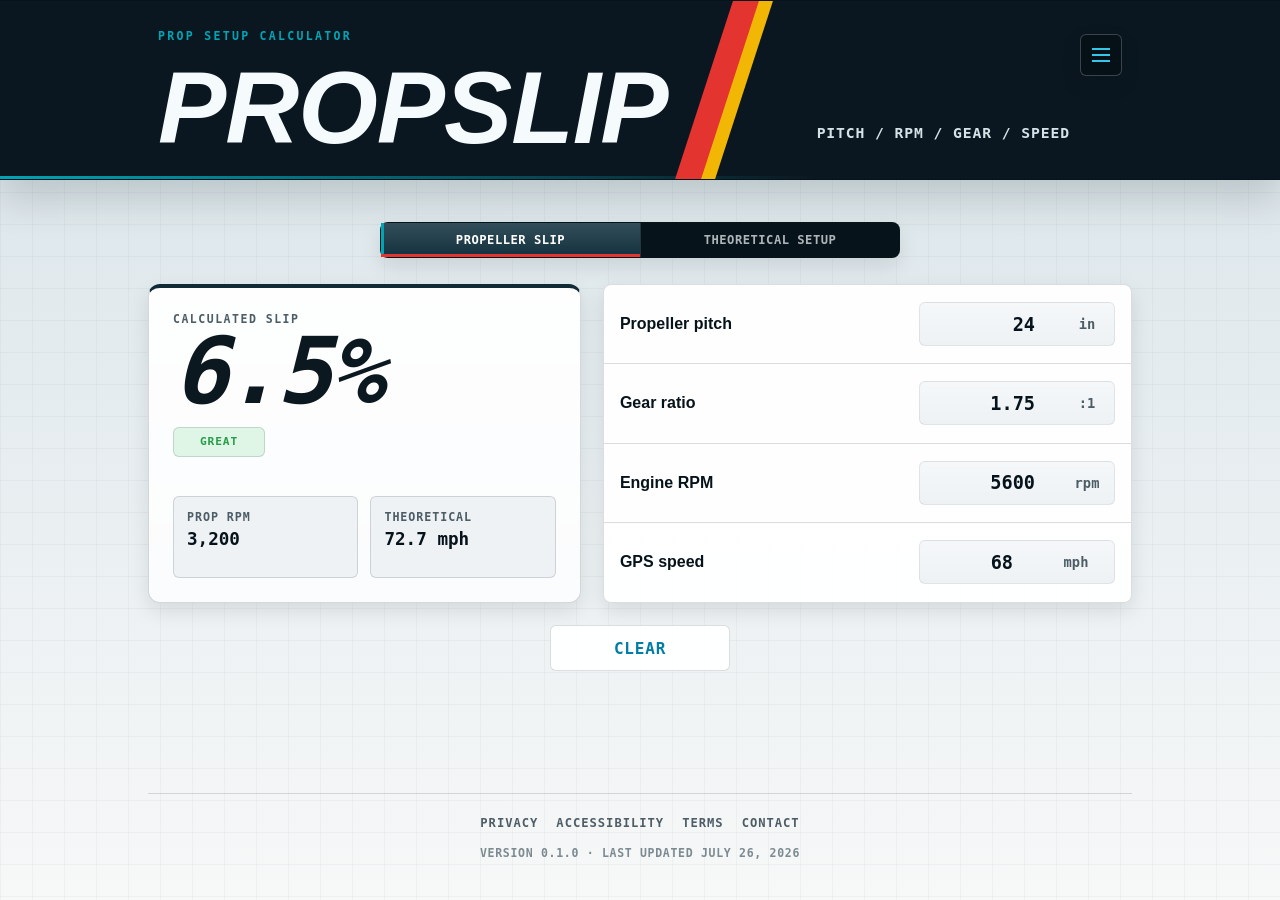
==== public/index.html @ c34c7c04 "Move help links into menu and refine body fonts" ====
<!doctype html>
<html lang="en">
  <head>
    <meta charset="utf-8">
    <meta name="viewport" content="width=device-width, initial-scale=1, viewport-fit=cover">
    <meta name="theme-color" content="#e9f7f7">
    <meta name="description" content="PropSlip offers calculators for propeller slip, speed estimates, and propeller setup comparisons.">
    <link rel="canonical" href="https://propslip.onrender.com/">
    <meta property="og:type" content="website">
    <meta property="og:site_name" content="PropSlip">
    <meta property="og:title" content="PropSlip Boating Calculators">
    <meta property="og:description" content="Calculate propeller slip, prop RPM, and theoretical setup speed from pitch, gear ratio, RPM, and GPS speed.">
    <meta property="og:url" content="https://propslip.onrender.com/">
    <meta property="og:image" content="https://propslip.onrender.com/og-image.png">
    <meta property="og:image:type" content="image/png">
    <meta property="og:image:width" content="1200">
    <meta property="og:image:height" content="630">
    <meta property="og:image:alt" content="PropSlip boating calculator with classic raceboat stripe styling.">
    <meta name="twitter:card" content="summary_large_image">
    <meta name="twitter:title" content="PropSlip Boating Calculators">
    <meta name="twitter:description" content="Calculate propeller slip, prop RPM, and theoretical setup speed from pitch, gear ratio, RPM, and GPS speed.">
    <meta name="twitter:image" content="https://propslip.onrender.com/og-image.png">
    <title>PropSlip Boating Calculators</title>
    <link rel="icon" href="favicon.svg" type="image/svg+xml">
    <link rel="apple-touch-icon" sizes="180x180" href="apple-touch-icon-cleaver.png">
    <link rel="manifest" href="site.webmanifest">
    <script src="theme-init.js"></script>
    <link rel="stylesheet" href="styles.css">
  </head>
  <body>
    <div class="app-loader" role="status" aria-live="polite" aria-label="Loading PropSlip">
      <div class="loader-mark" aria-hidden="true">
        <img src="favicon.svg" alt="">
      </div>
      <div class="loader-copy">
        <p class="loader-kicker">Prop setup calculator</p>
        <p class="loader-brand">PropSlip</p>
        <p class="loader-system">Pitch / RPM / Gear / Speed</p>
      </div>
    </div>

    <nav class="top-bar" aria-label="App actions">
      <button class="menu-button" type="button" id="menuButton" aria-label="Open menu">
        <span class="menu-icon" aria-hidden="true">
          <span></span>
          <span></span>
          <span></span>
        </span>
      </button>
    </nav>

    <header class="app-header">
      <div class="header-inner">
        <div class="brand-lockup">
          <p class="brand-kicker">Prop setup calculator</p>
          <h1 id="app-title">PropSlip</h1>
          <p class="subtitle">Pitch / RPM / Gear / Speed</p>
        </div>
      </div>
    </header>

    <main class="app" aria-labelledby="app-title">
      <section class="stack" aria-label="Boating calculators">
        <div class="segmented view-switcher" id="calculatorSwitcher" role="tablist" aria-label="Calculator selection">
          <button class="segment" type="button" id="slipTab" role="tab" data-view="slip" aria-selected="true" aria-controls="view-slip">Propeller Slip</button>
          <button class="segment" type="button" id="whatIfTab" role="tab" data-view="whatif" aria-selected="false" aria-controls="view-whatif" tabindex="-1">Theoretical Setup</button>
        </div>

        <div id="view-slip" class="view stack" role="tabpanel" aria-labelledby="slipTab">
          <section class="result-card">
            <div class="result-content">
              <div class="result-top">
                <div>
                  <p class="metric-label">Calculated slip</p>
                  <div class="slip-readout" aria-live="polite" aria-atomic="true">
                    <p class="slip-value" id="slipValue">--</p>
                    <span class="status-pill" id="statusPill">Waiting</span>
                  </div>
                </div>
              </div>

              <div class="mini-grid">
                <div class="mini-stat">
                  <strong>Prop RPM</strong>
                  <span id="propRpmValue">--</span>
                </div>
                <div class="mini-stat">
                  <strong>Theoretical</strong>
                  <span id="theoreticalValue">--</span>
                </div>
              </div>
            </div>
          </section>

          <form id="calculator-form">
            <div class="group">
              <div class="field-row">
                <div class="field-label">
                  <label for="pitch">Propeller pitch</label>
                </div>
                <div class="value-control">
                  <input id="pitch" name="pitch" type="number" inputmode="decimal" min="1" step="0.5" value="24" autocomplete="off">
                  <span class="unit" id="pitchUnitLabel">in</span>
                </div>
              </div>

              <div class="field-row">
                <div class="field-label">
                  <label for="gearRatio">Gear ratio</label>
                </div>
                <div class="value-control">
                  <input id="gearRatio" name="gearRatio" type="number" inputmode="decimal" min="0.1" step="0.01" value="1.75" autocomplete="off">
                  <span class="unit">:1</span>
                </div>
              </div>

              <div class="field-row">
                <div class="field-label">
                  <label for="rpm">Engine RPM</label>
                </div>
                <div class="value-control">
                  <input id="rpm" name="rpm" type="number" inputmode="numeric" min="100" step="100" value="5600" autocomplete="off">
                  <span class="unit">rpm</span>
                </div>
              </div>

              <div class="field-row">
                <div class="field-label">
                  <label for="speed">GPS speed</label>
                </div>
                <div class="value-control">
                  <input id="speed" name="speed" type="number" inputmode="decimal" min="0" step="0.1" value="68" autocomplete="off">
                  <select id="speedUnit" name="speedUnit" aria-label="Speed unit">
                    <option value="mph" selected>mph</option>
                    <option value="knots">kn</option>
                    <option value="kph">km/h</option>
                  </select>
                </div>
              </div>
            </div>
            <p class="validation-message" id="slipValidation" aria-live="polite" hidden></p>
          </form>

          <div class="actions">
            <button class="secondary-button" type="button" id="clearButton">Clear</button>
          </div>
        </div>

        <div id="view-whatif" class="view stack" role="tabpanel" aria-labelledby="whatIfTab" hidden>
          <section class="result-card">
            <div class="result-content">
              <div class="result-top">
                <div>
                  <div class="result-heading">
                    <p class="metric-label" id="whatIfMetricLabel">Estimated speed</p>
                    <div class="compare-toggle">
                      <label class="compare-button" for="comparisonModeToggle">
                        <input id="comparisonModeToggle" type="checkbox" autocomplete="off">
                        <span>Compare</span>
                      </label>
                    </div>
                  </div>
                  <div class="slip-readout" aria-live="polite" aria-atomic="true">
                    <p class="slip-value" id="whatIfResultValue">--</p>
                    <span class="status-pill" id="whatIfStatusPill">Waiting</span>
                  </div>
                </div>
              </div>

              <div class="mini-grid">
                <div class="mini-stat" id="whatIfStatA">
                  <strong id="whatIfStatALabel">Prop RPM</strong>
                  <span id="whatIfStatAValue">--</span>
                </div>
                <div class="mini-stat" id="whatIfStatB">
                  <strong id="whatIfStatBLabel">Theoretical</strong>
                  <span id="whatIfStatBValue">--</span>
                </div>
              </div>
            </div>
          </section>

          <form id="whatif-form">
            <div class="setup-panel">
              <p class="section-title">Setup A</p>
              <div class="group">
                <div class="field-row">
                  <div class="field-label">
                    <label for="compareSlipA">Target slip</label>
                  </div>
                  <div class="value-control">
                    <input id="compareSlipA" name="compareSlipA" type="number" inputmode="decimal" min="0" max="100" step="0.1" value="10" autocomplete="off">
                    <span class="unit">%</span>
                  </div>
                </div>
                <div class="field-row">
                  <div class="field-label">
                    <label for="compareGearRatioA">Gear ratio</label>
                  </div>
                  <div class="value-control">
                    <input id="compareGearRatioA" name="compareGearRatioA" type="number" inputmode="decimal" min="0.1" step="0.01" value="1.75" autocomplete="off">
                    <span class="unit">:1</span>
                  </div>
                </div>
                <div class="field-row">
                  <div class="field-label">
                    <label for="comparePitchA">Propeller pitch</label>
                  </div>
                  <div class="value-control">
                    <input id="comparePitchA" name="comparePitchA" type="number" inputmode="decimal" min="1" step="0.5" value="24" autocomplete="off">
                    <span class="unit">in</span>
                  </div>
                </div>
                <div class="field-row">
                  <div class="field-label">
                    <label for="compareRpmA">Engine RPM</label>
                  </div>
                  <div class="value-control">
                    <input id="compareRpmA" name="compareRpmA" type="number" inputmode="numeric" min="100" step="100" value="5600" autocomplete="off">
                    <span class="unit">rpm</span>
                  </div>
                </div>
              </div>
              <p class="validation-message" id="setupAValidation" aria-live="polite" hidden></p>
            </div>

            <div class="setup-panel" id="compareSetupB" hidden>
              <p class="section-title">Setup B</p>
              <div class="group">
                <div class="field-row">
                  <div class="field-label">
                    <label for="compareSlipB">Target slip</label>
                  </div>
                  <div class="value-control">
                    <input id="compareSlipB" name="compareSlipB" type="number" inputmode="decimal" min="0" max="100" step="0.1" value="10" autocomplete="off">
                    <span class="unit">%</span>
                  </div>
                </div>
                <div class="field-row">
                  <div class="field-label">
                    <label for="compareGearRatioB">Gear ratio</label>
                  </div>
                  <div class="value-control">
                    <input id="compareGearRatioB" name="compareGearRatioB" type="number" inputmode="decimal" min="0.1" step="0.01" value="1.75" autocomplete="off">
                    <span class="unit">:1</span>
                  </div>
                </div>
                <div class="field-row">
                  <div class="field-label">
                    <label for="comparePitchB">Propeller pitch</label>
                  </div>
                  <div class="value-control">
                    <input id="comparePitchB" name="comparePitchB" type="number" inputmode="decimal" min="1" step="0.5" value="26" autocomplete="off">
                    <span class="unit">in</span>
                  </div>
                </div>
                <div class="field-row">
                  <div class="field-label">
                    <label for="compareRpmB">Engine RPM</label>
                  </div>
                  <div class="value-control">
                    <input id="compareRpmB" name="compareRpmB" type="number" inputmode="numeric" min="100" step="100" value="5600" autocomplete="off">
                    <span class="unit">rpm</span>
                  </div>
                </div>
              </div>
              <p class="validation-message" id="setupBValidation" aria-live="polite" hidden></p>
            </div>
          </form>
        </div>
      </section>
    </main>

    <footer class="site-footer" aria-label="Site information">
      <div class="footer-inner">
        <button type="button" data-open-sheet="privacySheet">Privacy</button>
        <button type="button" data-open-sheet="accessibilitySheet">Accessibility</button>
        <button type="button" data-open-sheet="termsSheet">Terms</button>
        <button type="button" data-open-sheet="contactSheet">Contact</button>
      </div>
      <p class="footer-meta">Version 0.1.0 · Last updated July 26, 2026</p>
    </footer>

    <dialog class="sheet" id="menuSheet" aria-labelledby="menuTitle">
      <div class="sheet-body">
        <div class="grabber" aria-hidden="true"></div>
        <div class="sheet-head menu-sheet-head">
          <h2 id="menuTitle">Menu</h2>
          <button class="done-button" type="button" data-close="menuSheet">Done</button>
        </div>
        <div class="menu-list">
          <button class="menu-item" type="button" data-open-sheet="tutorialSheet">How to Use</button>
          <button class="menu-item" type="button" data-open-sheet="aboutSheet">About</button>
          <button class="menu-item footer-menu-item" type="button" data-open-sheet="privacySheet">Privacy</button>
          <button class="menu-item footer-menu-item" type="button" data-open-sheet="accessibilitySheet">Accessibility</button>
          <button class="menu-item footer-menu-item" type="button" data-open-sheet="termsSheet">Terms & Disclaimer</button>
          <button class="menu-item footer-menu-item" type="button" data-open-sheet="contactSheet">Contact</button>
          <button class="menu-item" type="button" data-open-sheet="mobileAppsSheet">Mobile Apps</button>
          <button class="menu-item" type="button" data-open-sheet="settingsSheet">Settings</button>
        </div>
      </div>
    </dialog>

    <dialog class="sheet" id="tutorialSheet" aria-labelledby="tutorialTitle">
      <div class="sheet-body">
        <div class="grabber" aria-hidden="true"></div>
        <div class="sheet-head">
          <button class="back-button" type="button" data-back-menu>Menu</button>
          <h2 id="tutorialTitle">How to Use</h2>
          <button class="done-button" type="button" data-close="tutorialSheet">Done</button>
        </div>
        <div class="info-list">
          <section class="info-item">
            <h3>1. Enter the prop pitch</h3>
            <p>Use the pitch stamped on the propeller, usually shown in inches.</p>
          </section>
          <section class="info-item">
            <h3>2. Enter gear ratio</h3>
            <p>Use the lower-unit ratio as a number, such as 1.75 for 1.75:1.</p>
          </section>
          <section class="info-item">
            <h3>3. Add RPM and GPS speed</h3>
            <p>Use engine RPM and actual GPS speed from the same run for the best estimate.</p>
          </section>
          <section class="info-item">
            <h3>4. Read the slip result</h3>
            <p>Lower slip often indicates a more efficient setup, but hull, load, trim, water, and prop style all matter.</p>
          </section>
        </div>
      </div>
    </dialog>

    <dialog class="sheet" id="aboutSheet" aria-labelledby="aboutTitle">
      <div class="sheet-body">
        <div class="grabber" aria-hidden="true"></div>
        <div class="sheet-head">
          <button class="back-button" type="button" data-back-menu>Menu</button>
          <h2 id="aboutTitle">What is Propeller Slip?</h2>
          <button class="done-button" type="button" data-close="aboutSheet">Done</button>
        </div>
        <p class="sheet-copy">Propeller slip is the gap between how far the propeller should advance in theory and how far the boat actually moves through the water. PropSlip helps compare setup changes, prop choices, and running conditions.</p>
        <p class="sheet-copy">If the calculator returns a negative slip value, the inputs are probably outside normal conditions. Common causes are a data entry error, an inaccurate tach or GPS reading, or a boat running down-current or downwind and moving faster than the calculated theoretical maximum.</p>
        <div class="formula-card" aria-label="Slip percent formula">
          <p class="formula-title">Slip percentage</p>
          <div class="formula-row">
            <span>Slip %</span>
            <span>=</span>
            <span class="fraction">
              <span>Theoretical speed - Actual speed</span>
              <span>Theoretical speed</span>
            </span>
            <span>x 100</span>
          </div>
        </div>
      </div>
    </dialog>

    <dialog class="sheet document-sheet" id="privacySheet" aria-labelledby="privacyTitle">
      <div class="sheet-body">
        <div class="grabber" aria-hidden="true"></div>
        <div class="sheet-head">
          <button class="back-button" type="button" data-back-menu>Menu</button>
          <h2 id="privacyTitle">Privacy</h2>
          <button class="done-button" type="button" data-close="privacySheet">Done</button>
        </div>
        <div class="info-list">
          <section class="info-item">
            <h3>Last updated</h3>
            <p>July 24, 2026.</p>
          </section>
          <section class="info-item">
            <h3>On-device calculation</h3>
            <p>The calculator runs entirely in this page. Your pitch, ratio, RPM, and speed values are not sent anywhere.</p>
          </section>
          <section class="info-item">
            <h3>Browser storage</h3>
            <p>PropSlip stores appearance and speed-unit preferences in this browser. These preferences stay on this device.</p>
          </section>
          <section class="info-item">
            <h3>Data collection</h3>
            <p>The current site does not use cookies, analytics, advertising trackers, contact forms, or payment forms. A web host may process standard server logs, such as IP address and request time, to deliver and secure the site.</p>
          </section>
          <section class="info-item">
            <h3>Data sharing</h3>
            <p>PropSlip does not sell personal information or share calculator inputs with third parties. Hosting providers may process technical request data needed to operate the site.</p>
          </section>
          <section class="info-item">
            <h3>Updates</h3>
            <p>This notice may be updated as the site changes. It should be reviewed before adding analytics, contact forms, ads, payments, accounts, or mobile app data collection.</p>
          </section>
          <section class="info-item">
            <h3>Children</h3>
            <p>PropSlip is not directed to children and does not knowingly collect personal information from children.</p>
          </section>
        </div>
      </div>
    </dialog>

    <dialog class="sheet document-sheet" id="accessibilitySheet" aria-labelledby="accessibilityTitle">
      <div class="sheet-body">
        <div class="grabber" aria-hidden="true"></div>
        <div class="sheet-head">
          <button class="back-button" type="button" data-back-menu>Menu</button>
          <h2 id="accessibilityTitle">Accessibility</h2>
          <button class="done-button" type="button" data-close="accessibilitySheet">Done</button>
        </div>
        <div class="info-list">
          <section class="info-item">
            <h3>Current support</h3>
            <p>Visible labels, large touch targets, keyboard focus, live result updates, dark mode, and reduced-motion support are built in.</p>
          </section>
          <section class="info-item">
            <h3>Target standard</h3>
            <p>PropSlip aims to support WCAG Level AA for the website and future mobile app releases.</p>
          </section>
          <section class="info-item">
            <h3>Color safety</h3>
            <p>Results use text labels and numeric values so color is not the only signal.</p>
          </section>
          <section class="info-item">
            <h3>Report a barrier</h3>
            <p>Email <a class="inline-link" href="mailto:propslipsupport@gmail.com">propslipsupport@gmail.com</a> with the page, device, browser, and accessibility issue so it can be reviewed.</p>
          </section>
        </div>
      </div>
    </dialog>

    <dialog class="sheet document-sheet" id="termsSheet" aria-labelledby="termsTitle">
      <div class="sheet-body">
        <div class="grabber" aria-hidden="true"></div>
        <div class="sheet-head">
          <button class="back-button" type="button" data-back-menu>Menu</button>
          <h2 id="termsTitle">Terms & Disclaimer</h2>
          <button class="done-button" type="button" data-close="termsSheet">Done</button>
        </div>
        <div class="info-list">
          <section class="info-item">
            <h3>Last updated</h3>
            <p>July 24, 2026.</p>
          </section>
          <section class="info-item">
            <h3>Informational use</h3>
            <p>PropSlip provides estimates for setup planning and comparison. It is not a substitute for manufacturer specifications, professional marine advice, inspection, or safe boating judgment.</p>
          </section>
          <section class="info-item">
            <h3>Accuracy</h3>
            <p>Results depend on the values you enter and simplify real-world conditions. Hull design, load, trim, water, altitude, propeller condition, and measurement error can all change actual performance.</p>
          </section>
          <section class="info-item">
            <h3>Safety</h3>
            <p>Always operate within posted limits, manufacturer ratings, equipment ratings, local laws, and safe conditions. Do not use calculator output as the only basis for a propeller, engine, or operating decision.</p>
          </section>
          <section class="info-item">
            <h3>No warranty</h3>
            <p>The calculator is provided as-is, without warranties of accuracy, availability, performance, or fitness for a particular purpose.</p>
          </section>
          <section class="info-item">
            <h3>Use at your own risk</h3>
            <p>You are responsible for setup decisions, operation, inspection, maintenance, and safety. PropSlip is not liable for damage, injury, loss, or performance outcomes from using calculator results.</p>
          </section>
          <section class="info-item">
            <h3>Ownership</h3>
            <p>The PropSlip name, design, text, and calculator implementation belong to the site owner unless otherwise noted.</p>
          </section>
          <section class="info-item">
            <h3>Changes</h3>
            <p>These terms may be updated as the site changes. Continued use of the site means you accept the current terms shown here.</p>
          </section>
        </div>
      </div>
    </dialog>

    <dialog class="sheet document-sheet" id="contactSheet" aria-labelledby="contactTitle">
      <div class="sheet-body">
        <div class="grabber" aria-hidden="true"></div>
        <div class="sheet-head">
          <button class="back-button" type="button" data-back-menu>Menu</button>
          <h2 id="contactTitle">Contact</h2>
          <button class="done-button" type="button" data-close="contactSheet">Done</button>
        </div>
        <div class="info-list">
          <section class="info-item">
            <h3>Support contact</h3>
            <p>Email <a class="inline-link" href="mailto:propslipsupport@gmail.com">propslipsupport@gmail.com</a> for privacy, accessibility, and site-support questions.</p>
          </section>
          <section class="info-item">
            <h3>Feedback</h3>
            <p>Use contact messages for calculator bugs, accessibility barriers, and formula questions. Do not send sensitive personal, financial, medical, or location information.</p>
          </section>
        </div>
      </div>
    </dialog>

    <dialog class="sheet" id="mobileAppsSheet" aria-labelledby="mobileAppsTitle">
      <div class="sheet-body">
        <div class="grabber" aria-hidden="true"></div>
        <div class="sheet-head">
          <button class="back-button" type="button" data-back-menu>Menu</button>
          <h2 id="mobileAppsTitle">Mobile Apps</h2>
          <button class="done-button" type="button" data-close="mobileAppsSheet">Done</button>
        </div>
        <div class="info-list">
          <section class="info-item">
            <h3>iOS and Android</h3>
            <p>PropSlip plans to support iOS and Android in the future. The current MVP is this website with the Propeller Slip and Theoretical Setup calculators.</p>
          </section>
          <section class="info-item">
            <h3>App privacy</h3>
            <p>Before app release, the public privacy notice and store disclosures should match the app's actual data collection, permissions, diagnostics, and third-party SDKs.</p>
          </section>
        </div>
      </div>
    </dialog>

    <dialog class="sheet" id="settingsSheet" aria-labelledby="settingsTitle">
      <div class="sheet-body">
        <div class="grabber" aria-hidden="true"></div>
        <div class="sheet-head">
          <button class="back-button" type="button" data-back-menu>Menu</button>
          <h2 id="settingsTitle">Settings</h2>
          <button class="done-button" type="button" data-close="settingsSheet">Done</button>
        </div>
        <div class="settings-group">
          <div class="settings-row">
            <strong>Appearance</strong>
            <div class="segmented" role="group" aria-label="Appearance">
              <button class="segment" type="button" data-appearance="system" aria-pressed="false">System</button>
              <button class="segment" type="button" data-appearance="light" aria-pressed="false">Light</button>
              <button class="segment" type="button" data-appearance="dark" aria-pressed="false">Dark</button>
            </div>
          </div>
          <div class="settings-row">
            <strong>Speed units</strong>
            <div class="segmented" role="group" aria-label="Speed units">
              <button class="segment" type="button" data-unit-system="imperial" aria-pressed="false">Imperial</button>
              <button class="segment" type="button" data-unit-system="metric" aria-pressed="false">Metric</button>
              <button class="segment" type="button" data-unit-system="nautical" aria-pressed="false">Knots</button>
            </div>
          </div>
        </div>
        <p class="sheet-copy">System follows your device appearance. Speed unit changes convert the visible speed value. Pitch always remains inches.</p>
      </div>
    </dialog>

    <script src="calculators.js"></script>
    <script src="app.js"></script>
  </body>
</html>
---- public/styles.css ----
:root {
        color-scheme: light;
        --app-bg: #e8edf0;
        --app-top: #d7e3e8;
        --app-bottom: #f7f8f8;
        --page-fill: linear-gradient(180deg, var(--app-top), var(--app-bottom));
        --grid-line: rgba(7, 19, 27, 0.035);
        --grid-cross-line: rgba(7, 19, 27, 0.03);
        --label: #07131b;
        --secondary-label: #4d5d66;
        --tertiary-label: #7c8a91;
        --separator: rgba(7, 19, 27, 0.14);
        --group-bg: rgba(255, 255, 255, 0.94);
        --ios-control-bg: #eef2f5;
        --elevated-bg: #fbfcfd;
        --ios-accent: #007ea7;
        --ios-accent-pressed: #006a8d;
        --ios-marine: #00a5b5;
        --ios-marine-dark: #073746;
        --race-red: #e3342f;
        --race-yellow: #f2b705;
        --panel-ink: #0b1820;
        --panel-rail: #102a36;
        --surface-sheen: rgba(255, 255, 255, 0.66);
        --control-sheen: rgba(255, 255, 255, 0.42);
        --tab-sheen: rgba(255, 255, 255, 0.14);
        --header-sheen: rgba(255, 255, 255, 0.09);
        --nav-rail: #07131b;
        --nav-active: #12313e;
        --ios-success: #34c759;
        --ios-danger: #ff3b30;
        --sheet-backdrop: rgba(0, 0, 0, 0.34);
        --ios-shadow: 0 18px 38px rgba(7, 19, 27, 0.16);
        --ios-soft-shadow: 0 8px 20px rgba(7, 19, 27, 0.1);
        --radius-xl: 12px;
        --radius-lg: 8px;
        --radius-md: 6px;
        --tap: 46px;
        --banner-inner: 1040px;
        --desktop-inner: 1040px;
        --display: Bahnschrift, "Aptos Display", "Segoe UI", -apple-system, BlinkMacSystemFont, sans-serif;
        --sans: Inter, "Aptos", "Segoe UI Variable Text", "Segoe UI", -apple-system, BlinkMacSystemFont, sans-serif;
        --mono: "Cascadia Mono", "Roboto Mono", "SFMono-Regular", Consolas, monospace;
        font-family: var(--sans);
      }

      [data-theme="dark"] {
        color-scheme: dark;
        --app-bg: #1e1e1e;
        --app-top: #252526;
        --app-bottom: #1e1e1e;
        --page-fill: #1e1e1e;
        --grid-line: rgba(255, 255, 255, 0.025);
        --grid-cross-line: rgba(255, 255, 255, 0.018);
        --label: #d4d4d4;
        --secondary-label: #a9b0b5;
        --tertiary-label: #858b90;
        --separator: rgba(255, 255, 255, 0.14);
        --group-bg: #252526;
        --ios-control-bg: #2d2d30;
        --elevated-bg: #252526;
        --ios-accent: #35c7e8;
        --ios-accent-pressed: #64d2ff;
        --ios-marine: #27d1c4;
        --ios-marine-dark: #062f38;
        --race-red: #ff5a52;
        --race-yellow: #ffd166;
        --panel-ink: #eaf6f7;
        --panel-rail: #007acc;
        --surface-sheen: rgba(255, 255, 255, 0.025);
        --control-sheen: rgba(255, 255, 255, 0.035);
        --tab-sheen: rgba(255, 255, 255, 0.04);
        --header-sheen: rgba(255, 255, 255, 0.05);
        --nav-rail: #1b1b1c;
        --nav-active: #2d2d30;
        --ios-success: #32d74b;
        --ios-danger: #ff453a;
        --sheet-backdrop: rgba(0, 0, 0, 0.58);
        --ios-shadow: 0 20px 48px rgba(0, 0, 0, 0.45);
        --ios-soft-shadow: 0 8px 24px rgba(0, 0, 0, 0.28);
      }

      * {
        box-sizing: border-box;
      }

      [hidden] {
        display: none !important;
      }

      html {
        min-height: 100%;
        background: var(--app-bg);
      }

      body {
        min-height: 100vh;
        min-height: 100svh;
        min-height: 100dvh;
        margin: 0;
        color: var(--label);
        background:
          linear-gradient(var(--grid-line) 1px, transparent 1px),
          linear-gradient(90deg, var(--grid-cross-line) 1px, transparent 1px),
          var(--page-fill);
        background-size: 32px 32px, 32px 32px, auto;
        -webkit-font-smoothing: antialiased;
        overflow-x: hidden;
      }

      button {
        touch-action: manipulation;
      }

      button,
      input,
      select {
        font: inherit;
      }

      .app-loader {
        position: fixed;
        inset: 0;
        z-index: 2000;
        display: grid;
        place-items: center;
        gap: 18px;
        align-content: center;
        min-height: 100vh;
        min-height: 100svh;
        min-height: 100dvh;
        padding: max(32px, env(safe-area-inset-top)) 24px max(32px, env(safe-area-inset-bottom));
        color: #f5fbfc;
        background:
          linear-gradient(var(--grid-line) 1px, transparent 1px),
          linear-gradient(90deg, rgba(255, 255, 255, 0.035) 1px, transparent 1px),
          #0b1720;
        background-size: 32px 32px, 32px 32px, auto;
        text-align: center;
      }

      .loader-mark {
        width: 76px;
        height: 76px;
        border: 1px solid rgba(255, 255, 255, 0.22);
        border-radius: 16px;
        overflow: hidden;
        box-shadow: 0 18px 42px rgba(0, 0, 0, 0.32);
      }

      .loader-mark img {
        display: block;
        width: 100%;
        height: 100%;
      }

      .loader-copy {
        display: grid;
        gap: 8px;
      }

      .loader-copy p {
        margin: 0;
      }

      .loader-kicker,
      .loader-system {
        color: #45d7e6;
        font-family: var(--mono);
        font-size: 0.72rem;
        font-weight: 820;
        letter-spacing: 0.22em;
        text-transform: uppercase;
      }

      .loader-brand {
        color: #f5fbfc;
        font-family: var(--display);
        font-size: clamp(2.35rem, 10.8vw, 3.75rem);
        font-style: italic;
        font-weight: 900;
        letter-spacing: 0;
        line-height: 0.86;
        text-transform: uppercase;
      }

      .loader-system {
        color: #f5fbfc;
        letter-spacing: 0.17em;
      }

      html[data-ready="true"] .app-loader {
        pointer-events: none;
        opacity: 0;
        visibility: hidden;
      }

      .app {
        width: min(100%, 480px);
        min-height: 100vh;
        min-height: 100svh;
        min-height: 100dvh;
        margin: 0 auto;
        padding: max(12px, env(safe-area-inset-top)) 16px max(26px, env(safe-area-inset-bottom));
        display: block;
      }

      .top-bar {
        position: absolute;
        top: max(12px, env(safe-area-inset-top));
        left: 0;
        z-index: 3;
        width: 100%;
        height: 0;
        margin: 0;
        display: flex;
        align-items: center;
        justify-content: flex-end;
        gap: 8px;
      }

      .app-header {
        position: relative;
        overflow: hidden;
        width: 100%;
        margin: 0 0 4px;
        padding: 18px 0 17px;
        border: 1px solid rgba(7, 19, 27, 0.82);
        border-right: 0;
        border-left: 0;
        border-radius: 0;
        color: #f5fbfc;
        background: #0b1720;
        box-shadow: var(--ios-shadow);
      }

      .header-inner {
        position: relative;
        z-index: 1;
        width: min(100%, var(--banner-inner));
        margin: 0 auto;
        padding: 0 24px;
        display: grid;
        grid-template-columns: minmax(0, 1fr);
        align-items: center;
      }

      .header-inner::after {
        content: "";
        position: absolute;
        z-index: 0;
        top: -18px;
        right: 74px;
        bottom: -17px;
        width: 22px;
        background: var(--race-red);
        box-shadow: 12px 0 0 var(--race-yellow);
        transform: skewX(-18deg);
        transform-origin: center;
      }

      .app-header::before {
        content: "";
        position: absolute;
        inset: auto 0 0;
        height: 3px;
        background: linear-gradient(90deg, var(--ios-marine), transparent 64%);
      }

      .brand-lockup {
        position: relative;
        z-index: 1;
        min-width: 0;
      }

      .brand-kicker {
        margin: 0 0 8px;
        color: var(--ios-marine);
        font-family: var(--mono);
        font-size: 0.68rem;
        font-weight: 800;
        letter-spacing: 0.14em;
        text-transform: uppercase;
      }

      h1 {
        margin: 0;
        max-width: none;
        color: inherit;
        font-family: var(--display);
        font-size: clamp(2.65rem, 13vw, 4.25rem);
        font-style: italic;
        font-weight: 900;
        letter-spacing: -0.01em;
        line-height: 0.88;
        text-transform: uppercase;
      }

      .subtitle {
        max-width: 34ch;
        margin: 11px 0 0;
        color: #b9cbd1;
        font-family: var(--mono);
        font-size: 0.9rem;
        font-weight: 720;
        letter-spacing: 0.06em;
        line-height: 1.28;
        text-transform: uppercase;
      }

      .stack {
        display: grid;
        gap: 16px;
      }

      .result-card {
        position: relative;
        overflow: hidden;
        min-height: 196px;
        padding: 18px 18px 19px;
        border: 1px solid rgba(7, 19, 27, 0.16);
        border-top: 4px solid var(--panel-rail);
        border-radius: var(--radius-xl);
        color: var(--label);
        background:
          linear-gradient(180deg, var(--surface-sheen), rgba(255, 255, 255, 0)),
          var(--elevated-bg);
        box-shadow: var(--ios-soft-shadow);
      }

      .result-content {
        position: relative;
        z-index: 1;
        display: grid;
        gap: 16px;
      }

      .result-top {
        display: grid;
        gap: 12px;
      }

      .result-heading {
        display: flex;
        align-items: start;
        justify-content: space-between;
        gap: 12px;
      }

      .metric-label {
        margin: 0;
        color: var(--secondary-label);
        font-family: var(--mono);
        font-size: 0.72rem;
        font-weight: 820;
        letter-spacing: 0.13em;
        text-transform: uppercase;
      }

      .slip-value {
        margin: 4px 0 0;
        color: var(--panel-ink);
        font-family: var(--mono);
        font-size: clamp(3.35rem, 17vw, 4.85rem);
        font-style: italic;
        font-weight: 900;
        font-variant-numeric: tabular-nums;
        line-height: 0.9;
        letter-spacing: -0.04em;
        text-shadow: 0 1px 0 rgba(255, 255, 255, 0.56);
      }

      .slip-readout {
        display: flex;
        align-items: center;
        gap: 12px;
        flex-wrap: wrap;
      }

      .status-pill {
        display: inline-flex;
        align-items: center;
        justify-content: center;
        align-self: center;
        min-width: 92px;
        height: 30px;
        padding: 0 11px;
        border: 1px solid var(--separator);
        border-radius: var(--radius-md);
        color: var(--label);
        background: var(--ios-control-bg);
        font-family: var(--mono);
        font-size: 0.7rem;
        font-weight: 850;
        letter-spacing: 0.08em;
        line-height: 1;
        text-transform: uppercase;
      }

      .status-pill.good {
        color: #217948;
        background: #edf8f1;
        color: color-mix(in srgb, var(--ios-success) 76%, var(--label));
        background: color-mix(in srgb, var(--ios-success) 14%, var(--elevated-bg));
      }

      .status-pill.warn {
        color: #b42318;
        background: #fff1ef;
        color: color-mix(in srgb, var(--ios-danger) 76%, var(--label));
        background: color-mix(in srgb, var(--ios-danger) 12%, var(--elevated-bg));
      }

      .status-pill.caution {
        color: #8a4b00;
        background: #fff6e6;
        background: color-mix(in srgb, #ff9500 14%, var(--elevated-bg));
      }

      .mini-grid {
        display: grid;
        grid-template-columns: repeat(2, minmax(0, 1fr));
        gap: 10px;
      }

      .mini-stat {
        min-height: 68px;
        padding: 11px;
        border-radius: var(--radius-md);
        background: var(--ios-control-bg);
        border: 1px solid var(--separator);
      }

      .mini-stat strong {
        display: block;
        margin-bottom: 5px;
        color: var(--secondary-label);
        font-size: 0.73rem;
        font-family: var(--mono);
        font-weight: 760;
        letter-spacing: 0.08em;
        text-transform: uppercase;
      }

      .mini-stat span {
        display: block;
        color: var(--label);
        font-family: var(--mono);
        font-size: 1.1rem;
        font-weight: 780;
        font-variant-numeric: tabular-nums;
        word-break: break-word;
      }

      .mini-stat.good {
        color: #217948;
        background: #edf8f1;
        border-color: rgba(52, 199, 89, 0.28);
        color: color-mix(in srgb, var(--ios-success) 76%, var(--label));
        background: color-mix(in srgb, var(--ios-success) 14%, var(--elevated-bg));
        border-color: color-mix(in srgb, var(--ios-success) 28%, var(--separator));
      }

      .mini-stat.warn {
        color: #b42318;
        background: #fff1ef;
        border-color: rgba(255, 59, 48, 0.26);
        color: color-mix(in srgb, var(--ios-danger) 76%, var(--label));
        background: color-mix(in srgb, var(--ios-danger) 12%, var(--elevated-bg));
        border-color: color-mix(in srgb, var(--ios-danger) 26%, var(--separator));
      }

      .mini-stat.good strong,
      .mini-stat.good span {
        color: #217948;
        color: color-mix(in srgb, var(--ios-success) 76%, var(--label));
      }

      .mini-stat.warn strong,
      .mini-stat.warn span {
        color: #b42318;
        color: color-mix(in srgb, var(--ios-danger) 76%, var(--label));
      }

      .section-title {
        margin: 0 0 10px 4px;
        color: var(--secondary-label);
        font-family: var(--mono);
        font-size: 0.72rem;
        font-weight: 820;
        letter-spacing: 0.13em;
        text-transform: uppercase;
      }

      .section-title.spaced {
        margin-top: 18px;
      }

      .setup-panel + .setup-panel {
        margin-top: 34px;
      }

      .group {
        overflow: hidden;
        border: 1px solid var(--separator);
        border-radius: var(--radius-lg);
        background: var(--group-bg);
        box-shadow: var(--ios-soft-shadow);
      }

      .field-row {
        display: grid;
        grid-template-columns: minmax(0, 1fr) minmax(132px, 48%);
        gap: 14px;
        align-items: center;
        min-height: 58px;
        padding: 10px 14px;
        border-bottom: 1px solid var(--separator);
      }

      .field-row:last-child {
        border-bottom: 0;
      }

      .field-label {
        min-width: 0;
      }

      .field-label label {
        display: block;
        color: var(--label);
        font-size: 1rem;
        font-weight: 720;
      }

      .field-label span {
        display: block;
        margin-top: 3px;
        color: var(--secondary-label);
        font-size: 0.78rem;
        line-height: 1.25;
      }

      .value-control {
        display: grid;
        grid-template-columns: minmax(0, 1fr) auto;
        align-items: center;
        min-height: 44px;
        border: 1px solid rgba(7, 19, 27, 0.08);
        border-radius: var(--radius-md);
        background:
          linear-gradient(180deg, var(--control-sheen), rgba(255, 255, 255, 0)),
          var(--ios-control-bg);
      }

      input,
      select {
        width: 100%;
        min-width: 0;
        border: 0;
        outline: 0;
        color: var(--label);
        background: transparent;
      }

      .value-control select {
        width: auto;
      }

      input {
        padding: 0 10px 0 12px;
        text-align: right;
        font-family: var(--mono);
        font-size: 1.16rem;
        font-weight: 780;
        font-variant-numeric: tabular-nums;
        color: var(--label);
      }

      .unit,
      select {
        display: grid;
        place-items: center;
        min-width: 54px;
        padding: 0 10px;
        color: var(--secondary-label);
        background: transparent;
        border-left: 0;
        font-family: var(--mono);
        font-size: 0.86rem;
        font-weight: 760;
        font-variant-numeric: tabular-nums;
        text-align: center;
      }

      select {
        min-width: 76px;
        appearance: none;
        cursor: pointer;
      }

      input:focus-visible,
      select:focus-visible,
      button:focus-visible {
        outline: 3px solid rgba(0, 110, 219, 0.38);
        outline: 3px solid color-mix(in srgb, var(--ios-accent) 38%, transparent);
        outline-offset: 2px;
        box-shadow: none;
      }

      .field-row.invalid {
        background: rgba(255, 59, 48, 0.05);
        box-shadow: inset 3px 0 0 rgba(255, 59, 48, 0.72);
        background: color-mix(in srgb, var(--ios-danger) 5%, transparent);
        box-shadow: inset 3px 0 0 color-mix(in srgb, var(--ios-danger) 72%, transparent);
      }

      .field-row.invalid .field-label label {
        color: #b42318;
        color: color-mix(in srgb, var(--ios-danger) 78%, var(--label));
      }

      .actions {
        display: flex;
        justify-content: center;
        gap: 10px;
      }

      .secondary-button {
        min-height: var(--tap);
        border: 0;
        border-radius: var(--radius-md);
        color: var(--ios-accent);
        background: var(--group-bg);
        border: 1px solid var(--separator);
        font-family: var(--mono);
        font-size: 1rem;
        font-weight: 820;
        letter-spacing: 0.05em;
        text-transform: uppercase;
        cursor: pointer;
      }

      .actions .secondary-button {
        width: min(100%, 180px);
      }

      .secondary-button:active {
        transform: scale(0.985);
      }

      .validation-message {
        margin: 8px 4px 0;
        color: var(--ios-danger);
        font-size: 0.82rem;
        font-weight: 650;
        line-height: 1.35;
      }

      .site-footer {
        display: block;
        width: min(100%, 480px);
        margin: 0 auto;
        padding: 0 16px max(28px, env(safe-area-inset-bottom));
      }

      .footer-inner {
        display: flex;
        justify-content: center;
        gap: 12px 16px;
        flex-wrap: wrap;
        padding-top: 16px;
        border-top: 1px solid var(--separator);
      }

      .footer-inner button {
        border: 0;
        padding: 4px 0;
        color: var(--secondary-label);
        background: transparent;
        font-family: var(--mono);
        font-size: 0.72rem;
        font-weight: 760;
        letter-spacing: 0.08em;
        text-transform: uppercase;
        cursor: pointer;
      }

      .footer-inner button:hover,
      .footer-inner button:focus-visible {
        color: var(--ios-accent);
      }

      .footer-meta {
        margin: 10px 0 0;
        color: var(--tertiary-label);
        font-family: var(--mono);
        font-size: 0.68rem;
        font-weight: 700;
        letter-spacing: 0.06em;
        line-height: 1.35;
        text-align: center;
        text-transform: uppercase;
      }

      .inline-link {
        color: var(--ios-accent);
        font-weight: 760;
        text-decoration: underline;
        text-decoration-thickness: 1px;
        text-underline-offset: 3px;
      }

      .menu-list .footer-menu-item {
        display: none;
      }

      .sheet {
        position: fixed;
        inset: auto auto 0 50%;
        z-index: 1000;
        width: min(100vw, 480px);
        max-height: min(82vh, 720px);
        max-height: min(82svh, 720px);
        max-height: min(82dvh, 720px);
        margin: 0;
        padding: 0;
        border: 0;
        border-radius: 26px 26px 0 0;
        color: var(--label);
        background: var(--elevated-bg);
        box-shadow: 0 -18px 46px rgba(0, 0, 0, 0.24);
        transform: translateX(-50%);
        overflow: hidden;
      }

      .sheet:not([open]) {
        display: none;
      }

      .sheet[open] {
        display: block;
      }

      .sheet::backdrop {
        background: var(--sheet-backdrop);
        backdrop-filter: blur(4px);
      }

      html.sheet-open,
      body.sheet-open {
        overflow: hidden;
      }

      body.sheet-open::before {
        content: "";
        position: fixed;
        inset: 0;
        z-index: 999;
        background: var(--sheet-backdrop);
        backdrop-filter: blur(4px);
      }

      .sheet-body {
        padding: 10px 16px max(22px, env(safe-area-inset-bottom));
        box-sizing: border-box;
        display: grid;
        gap: 16px;
      }

      .grabber {
        justify-self: center;
        width: 40px;
        height: 5px;
        border-radius: 999px;
        background: var(--separator);
      }

      .sheet-head {
        display: grid;
        grid-template-columns: auto minmax(0, 1fr) auto;
        align-items: center;
        gap: 12px;
      }

      .sheet-head h2 {
        margin: 0;
        font-size: 1.34rem;
        letter-spacing: 0;
      }

      .menu-sheet-head {
        grid-template-columns: minmax(0, 1fr) auto;
      }

      .sheet.standalone-sheet .grabber,
      .sheet.standalone-sheet .back-button {
        display: none;
      }

      .sheet.standalone-sheet .sheet-head {
        grid-template-columns: minmax(0, 1fr) auto;
      }

      .done-button,
      .back-button {
        min-height: 36px;
        border: 0;
        border-radius: 999px;
        padding: 0 13px;
        color: var(--ios-accent);
        background: var(--ios-control-bg);
        font-size: 0.96rem;
        font-weight: 720;
        cursor: pointer;
      }

      .back-button {
        padding-left: 10px;
      }

      .sheet-copy {
        margin: 0;
        color: var(--secondary-label);
        font-size: 0.95rem;
        line-height: 1.42;
      }

      .info-list {
        display: grid;
        gap: 10px;
      }

      .info-item {
        padding: 13px;
        border-radius: var(--radius-md);
        background: var(--ios-control-bg);
      }

      .info-item h3 {
        margin: 0 0 5px;
        font-size: 0.96rem;
      }

      .info-item p {
        margin: 0;
        color: var(--secondary-label);
        font-size: 0.9rem;
        line-height: 1.38;
      }

      .document-sheet .info-list {
        display: block;
      }

      .document-sheet .info-item {
        padding: 0;
        border-radius: 0;
        background: transparent;
      }

      .document-sheet .info-item + .info-item {
        margin-top: 14px;
        padding-top: 14px;
        border-top: 1px solid var(--separator);
      }

      .document-sheet .info-item h3 {
        margin-bottom: 6px;
        color: var(--label);
        font-family: var(--mono);
        font-size: 0.76rem;
        font-weight: 820;
        letter-spacing: 0.07em;
        text-transform: uppercase;
      }

      .document-sheet .info-item p {
        font-size: 0.94rem;
        line-height: 1.48;
      }

      .formula-card {
        padding: 14px;
        border-radius: var(--radius-md);
        background: var(--ios-control-bg);
      }

      .formula-card + .formula-card {
        margin-top: 10px;
      }

      .formula-row {
        display: grid;
        grid-template-columns: auto auto minmax(0, 1fr) auto;
        align-items: center;
        gap: 9px;
        color: var(--label);
        font-size: 0.9rem;
        font-weight: 680;
      }

      .fraction {
        display: grid;
        min-width: 0;
        text-align: center;
        line-height: 1.25;
      }

      .fraction span {
        padding: 3px 4px;
      }

      .fraction span:first-child {
        border-bottom: 1px solid var(--separator);
      }

      .muted-note {
        margin: 8px 0 0;
        color: var(--secondary-label);
        font-size: 0.82rem;
        line-height: 1.35;
      }

      .formula-title {
        margin: 0 0 9px;
        color: var(--secondary-label);
        font-size: 0.78rem;
        font-weight: 760;
        letter-spacing: 0.04em;
        text-transform: uppercase;
      }

      .settings-group {
        overflow: hidden;
        border: 1px solid var(--separator);
        border-radius: var(--radius-lg);
        background: var(--group-bg);
      }

      .settings-row {
        padding: 14px;
        display: grid;
        gap: 10px;
        border-bottom: 1px solid var(--separator);
      }

      .settings-row.toggle-row {
        grid-template-columns: minmax(0, 1fr) auto;
        align-items: center;
      }

      .settings-row:last-child {
        border-bottom: 0;
      }

      .settings-row strong {
        font-size: 1rem;
      }

      .compare-toggle {
        flex: 0 0 auto;
      }

      .compare-button {
        position: relative;
        min-height: 34px;
        display: inline-grid;
        place-items: center;
        padding: 0 12px;
        border: 1px solid var(--separator);
        border-left: 4px solid var(--ios-marine);
        border-radius: var(--radius-md);
        color: var(--label);
        background: var(--ios-control-bg);
        box-shadow: inset 0 -2px 0 var(--ios-marine);
        font-family: var(--mono);
        font-size: 0.66rem;
        font-weight: 860;
        letter-spacing: 0.08em;
        line-height: 1;
        text-transform: uppercase;
        cursor: pointer;
      }

      .compare-button input {
        position: absolute;
        inset: 0;
        width: 100%;
        height: 100%;
        opacity: 0;
        cursor: pointer;
      }

      .compare-button span {
        pointer-events: none;
      }

      .compare-button:has(input:checked) {
        border-color: rgba(245, 251, 252, 0.18);
        border-left-color: var(--race-red);
        color: #f5fbfc;
        background: var(--nav-rail);
        box-shadow: inset 0 -2px 0 var(--ios-marine), var(--ios-soft-shadow);
      }

      .compare-button:has(input:focus-visible) {
        outline: 3px solid rgba(0, 110, 219, 0.38);
        outline: 3px solid color-mix(in srgb, var(--ios-accent) 38%, transparent);
        outline-offset: 3px;
      }

      .switch {
        position: relative;
        width: 52px;
        height: 32px;
        display: inline-flex;
        align-items: center;
      }

      .switch input {
        position: absolute;
        inset: 0;
        width: 100%;
        height: 100%;
        opacity: 0;
        cursor: pointer;
      }

      .switch-track {
        width: 100%;
        height: 100%;
        border-radius: 999px;
        background: var(--ios-control-bg);
        border: 1px solid var(--separator);
        transition: background-color 160ms ease, border-color 160ms ease;
      }

      .switch-track::after {
        content: "";
        position: absolute;
        top: 3px;
        left: 3px;
        width: 26px;
        height: 26px;
        border-radius: 50%;
        background: var(--elevated-bg);
        box-shadow: 0 2px 8px rgba(0, 0, 0, 0.24);
        transition: transform 160ms ease;
      }

      .switch input:checked + .switch-track {
        background: var(--ios-accent);
        border-color: var(--ios-accent);
      }

      .switch input:checked + .switch-track::after {
        transform: translateX(20px);
      }

      .switch input:focus-visible + .switch-track {
        outline: 3px solid rgba(0, 110, 219, 0.38);
        outline: 3px solid color-mix(in srgb, var(--ios-accent) 38%, transparent);
        outline-offset: 2px;
      }

      .segmented {
        display: grid;
        grid-template-columns: repeat(auto-fit, minmax(0, 1fr));
        gap: 0;
        padding: 0;
        border-radius: var(--radius-lg);
        background: var(--nav-rail);
      }

      .view-switcher {
        margin-bottom: 4px;
        border: 1px solid rgba(7, 19, 27, 0.18);
        box-shadow: var(--ios-soft-shadow);
      }

      .segment {
        position: relative;
        min-width: 0;
        min-height: 34px;
        border: 0;
        border-radius: 0;
        color: rgba(245, 251, 252, 0.7);
        background: transparent;
        font-family: var(--mono);
        font-size: 0.76rem;
        font-weight: 820;
        letter-spacing: 0.04em;
        text-transform: uppercase;
        cursor: pointer;
      }

      .segment + .segment {
        border-left: 1px solid rgba(245, 251, 252, 0.14);
      }

      .segment[aria-pressed="true"],
      .segment[aria-selected="true"] {
        color: #ffffff;
        background:
          linear-gradient(90deg, var(--ios-marine) 0 3px, transparent 3px),
          linear-gradient(180deg, var(--tab-sheen), transparent),
          var(--nav-active);
        box-shadow: inset 0 -3px 0 var(--race-red);
      }

      .top-bar {
        justify-content: flex-end;
      }

      .menu-button {
        position: absolute;
        top: 14px;
        right: max(24px, calc((100% - var(--banner-inner)) / 2 + 24px));
        display: grid;
        place-items: center;
        width: 38px;
        height: 38px;
        border: 1px solid rgba(245, 251, 252, 0.22);
        border-radius: var(--radius-md);
        background: rgba(6, 16, 23, 0.82);
        box-shadow: 0 8px 18px rgba(7, 19, 27, 0.2);
        cursor: pointer;
      }

      .menu-icon {
        display: grid;
        gap: 4px;
        width: 18px;
      }

      .menu-icon span {
        display: block;
        height: 2px;
        border-radius: 0;
        background: #35c7e8;
      }

      .menu-list {
        overflow: hidden;
        border: 1px solid var(--separator);
        border-radius: var(--radius-lg);
        background: var(--group-bg);
      }

      .menu-item {
        width: 100%;
        min-height: 52px;
        display: grid;
        grid-template-columns: 1fr auto;
        align-items: center;
        gap: 12px;
        border: 0;
        border-bottom: 1px solid var(--separator);
        padding: 0 14px;
        color: var(--label);
        background: transparent;
        text-align: left;
        font-size: 1rem;
        font-weight: 620;
        cursor: pointer;
      }

      .menu-item:last-child {
        border-bottom: 0;
      }

      .menu-item::after {
        content: ">";
        color: var(--tertiary-label);
        font-weight: 700;
      }

      .sheet {
        inset: 50% auto auto 50%;
        width: min(430px, calc(100vw - 32px));
        max-height: min(78vh, 680px);
        max-height: min(78svh, 680px);
        max-height: min(78dvh, 680px);
        border-radius: 24px;
        transform: translate(-50%, -50%);
        box-shadow: 0 24px 70px rgba(0, 0, 0, 0.28);
      }

      .sheet-body {
        overflow-x: hidden;
        overflow-y: auto;
        max-height: min(78vh, 680px);
        max-height: min(78svh, 680px);
        max-height: min(78dvh, 680px);
        padding-bottom: 18px;
      }

      .view[hidden] {
        display: none !important;
      }

      @media (prefers-reduced-motion: no-preference) {
        .secondary-button,
        .segment {
          transition: transform 140ms ease, background-color 160ms ease, color 160ms ease;
        }

        .sheet[open] {
          animation: sheet-in 180ms ease-out;
        }

        @keyframes sheet-in {
          from {
            opacity: 0;
            transform: translate(-50%, -50%);
          }
          to {
            opacity: 1;
            transform: translate(-50%, -50%);
          }
        }
      }

      @media (min-width: 700px) {
        .app {
          min-height: auto;
          padding-top: 42px;
          padding-bottom: 42px;
        }
      }

      @media (min-width: 860px) {
        body {
          display: flex;
          flex-direction: column;
        }

        .app {
          width: min(100%, var(--desktop-inner));
          flex: 0 0 auto;
          min-height: auto;
          padding: 34px 28px 26px;
        }

        .app-header {
          margin-bottom: 8px;
          padding: 28px 0 26px;
        }

        .header-inner {
          width: min(100%, var(--banner-inner));
          padding: 0 38px;
          grid-template-columns: minmax(0, auto) minmax(260px, 0.42fr);
          justify-content: space-between;
          column-gap: clamp(48px, 9vw, 132px);
          row-gap: 10px;
        }

        .header-inner::after {
          top: -28px;
          right: clamp(300px, 36vw, 430px);
          bottom: -26px;
          width: 26px;
          box-shadow: 14px 0 0 var(--race-yellow);
        }

        .brand-lockup {
          display: contents;
        }

        .brand-kicker {
          grid-column: 1 / -1;
          margin-bottom: 10px;
          font-size: 0.72rem;
          letter-spacing: 0.2em;
        }

        h1 {
          font-size: clamp(4.4rem, 8vw, 6.8rem);
        }

        .subtitle {
          align-self: end;
          justify-self: end;
          max-width: none;
          margin: 0 52px 8px 0;
          color: #d5e3e7;
          font-size: 0.92rem;
          line-height: 1.55;
          text-align: right;
          white-space: nowrap;
        }

        .menu-button {
          top: 22px;
          right: max(38px, calc((100% - var(--banner-inner)) / 2 + 38px));
          width: 42px;
          height: 42px;
        }

        .stack {
          gap: 20px;
        }

        .view-switcher {
          width: min(520px, 100%);
          margin: 0 auto 6px;
        }

        .view {
          align-items: start;
          grid-template-columns: minmax(320px, 0.9fr) minmax(420px, 1.1fr);
          gap: 22px;
        }

        #view-slip {
          align-items: stretch;
        }

        .view > .result-card {
          position: sticky;
          top: 24px;
        }

        .result-card {
          min-height: 318px;
          padding: 24px;
        }

        .result-content {
          min-height: 266px;
          align-content: space-between;
          gap: 22px;
        }

        .result-top {
          min-height: 150px;
          align-content: start;
        }

        .slip-readout {
          display: grid;
          gap: 14px;
        }

        .slip-value {
          font-size: clamp(4.7rem, 7.2vw, 6.6rem);
        }

        .status-pill {
          justify-self: start;
        }

        .mini-grid {
          gap: 12px;
        }

        .mini-stat {
          min-height: 82px;
          padding: 13px;
        }

        #calculator-form,
        #whatif-form {
          min-width: 0;
        }

        #calculator-form {
          display: grid;
          grid-template-rows: minmax(0, 1fr) auto;
        }

        #calculator-form .group {
          display: grid;
          grid-template-rows: repeat(4, 1fr);
        }

        #view-whatif {
          grid-template-columns: minmax(0, 1fr);
        }

        #view-whatif > .result-card {
          position: relative;
          top: auto;
          min-height: 218px;
        }

        #view-whatif .result-content {
          min-height: 166px;
        }

        #view-whatif .result-top {
          min-height: 0;
        }

        #view-whatif .slip-readout {
          display: flex;
        }

        #view-whatif .compare-toggle {
          margin: 0;
        }

        #whatif-form {
          display: grid;
          width: min(100%, 560px);
          justify-self: center;
          grid-template-columns: minmax(0, 1fr);
          align-items: start;
          gap: 20px 24px;
        }

        #view-whatif:has(#comparisonModeToggle:checked) #whatif-form {
          width: 100%;
          grid-template-columns: repeat(2, minmax(0, 1fr));
        }

        .setup-panel {
          min-width: 0;
        }

        #view-whatif:has(#comparisonModeToggle:checked) .setup-panel + .setup-panel {
          margin-top: 0;
        }

        .field-row {
          min-height: 64px;
          grid-template-columns: minmax(0, 1fr) 196px;
          padding: 11px 16px;
        }

        #view-slip .actions {
          grid-column: 1 / -1;
        }

        .site-footer {
          width: min(100%, var(--desktop-inner));
          margin: auto auto 0;
          padding: 0 28px 38px;
        }

        .footer-inner {
          display: flex;
          justify-content: center;
          gap: 18px;
          flex-wrap: wrap;
          padding-top: 18px;
          border-top: 1px solid var(--separator);
        }

        .footer-inner button {
          border: 0;
          padding: 4px 0;
          color: var(--secondary-label);
          background: transparent;
          font-family: var(--mono);
          font-size: 0.76rem;
          font-weight: 760;
          letter-spacing: 0.08em;
          text-transform: uppercase;
          cursor: pointer;
        }

        .footer-inner button:hover,
        .footer-inner button:focus-visible {
          color: var(--ios-accent);
        }

        .footer-meta {
          margin-top: 12px;
          font-size: 0.72rem;
        }

        .sheet {
          width: min(680px, calc(100vw - 64px));
          border: 1px solid var(--separator);
          border-radius: var(--radius-xl);
          box-shadow: 0 28px 84px rgba(7, 19, 27, 0.34);
        }

        .sheet-body {
          padding: 22px 24px 24px;
          gap: 18px;
        }

        .sheet.standalone-sheet .sheet-head {
          padding-bottom: 14px;
          border-bottom: 1px solid var(--separator);
        }

        .sheet-head h2 {
          font-size: 1.18rem;
          font-weight: 820;
          letter-spacing: 0.02em;
        }

        .done-button,
        .back-button {
          border-radius: var(--radius-md);
          font-family: var(--mono);
          font-size: 0.78rem;
          font-weight: 820;
          letter-spacing: 0.06em;
          text-transform: uppercase;
        }

        .sheet.standalone-sheet .info-list {
          grid-template-columns: repeat(2, minmax(0, 1fr));
        }

        .sheet.standalone-sheet .info-item,
        .sheet.standalone-sheet .formula-card {
          border: 1px solid var(--separator);
          background:
            linear-gradient(180deg, var(--control-sheen), rgba(255, 255, 255, 0)),
            var(--ios-control-bg);
        }

        .sheet.standalone-sheet.document-sheet .info-list {
          display: block;
        }

        .sheet.standalone-sheet.document-sheet .info-item {
          border: 0;
          background: transparent;
        }

        .sheet.standalone-sheet .sheet-copy {
          font-size: 1rem;
          line-height: 1.55;
        }
      }

      @media (max-width: 430px) {
        .segment {
          padding: 0 8px;
          font-size: 0.7rem;
          white-space: nowrap;
        }

        .field-row {
          grid-template-columns: minmax(0, 1fr) minmax(118px, 46%);
          gap: 10px;
        }
      }
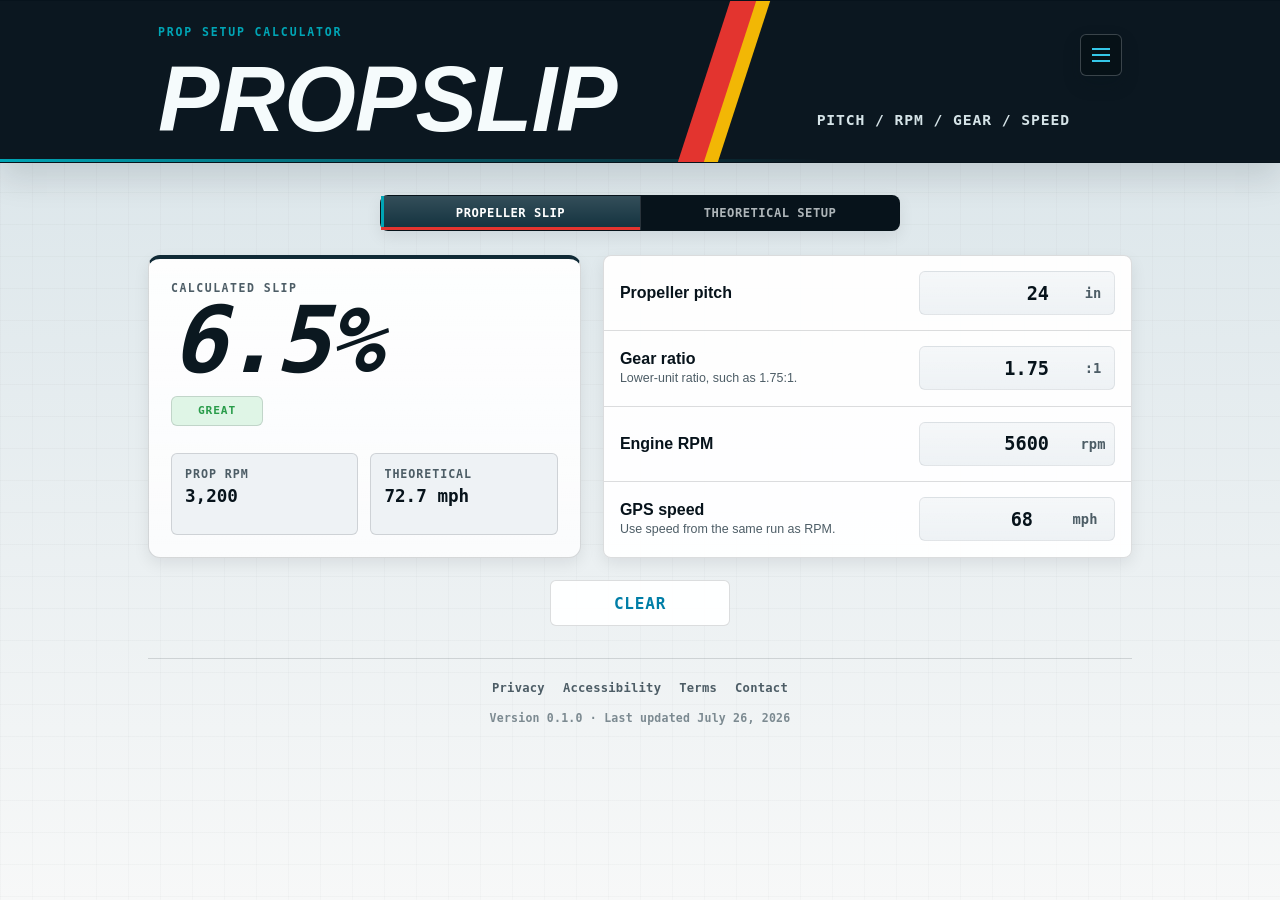
==== commit 22175344: "Address UI UX audit findings" ====
--- a/public/index.html
+++ b/public/index.html
@@ -28,17 +28,6 @@
     <link rel="stylesheet" href="styles.css">
   </head>
   <body>
-    <div class="app-loader" role="status" aria-live="polite" aria-label="Loading PropSlip">
-      <div class="loader-mark" aria-hidden="true">
-        <img src="favicon.svg" alt="">
-      </div>
-      <div class="loader-copy">
-        <p class="loader-kicker">Prop setup calculator</p>
-        <p class="loader-brand">PropSlip</p>
-        <p class="loader-system">Pitch / RPM / Gear / Speed</p>
-      </div>
-    </div>
-
     <nav class="top-bar" aria-label="App actions">
       <button class="menu-button" type="button" id="menuButton" aria-label="Open menu">
         <span class="menu-icon" aria-hidden="true">
@@ -62,8 +51,14 @@
     <main class="app" aria-labelledby="app-title">
       <section class="stack" aria-label="Boating calculators">
         <div class="segmented view-switcher" id="calculatorSwitcher" role="tablist" aria-label="Calculator selection">
-          <button class="segment" type="button" id="slipTab" role="tab" data-view="slip" aria-selected="true" aria-controls="view-slip">Propeller Slip</button>
-          <button class="segment" type="button" id="whatIfTab" role="tab" data-view="whatif" aria-selected="false" aria-controls="view-whatif" tabindex="-1">Theoretical Setup</button>
+          <button class="segment" type="button" id="slipTab" role="tab" data-view="slip" aria-selected="true" aria-controls="view-slip" aria-label="Propeller Slip">
+            <span class="segment-full">Propeller Slip</span>
+            <span class="segment-short" aria-hidden="true">Slip</span>
+          </button>
+          <button class="segment" type="button" id="whatIfTab" role="tab" data-view="whatif" aria-selected="false" aria-controls="view-whatif" tabindex="-1" aria-label="Theoretical Setup">
+            <span class="segment-full">Theoretical Setup</span>
+            <span class="segment-short" aria-hidden="true">Setup</span>
+          </button>
         </div>
 
         <div id="view-slip" class="view stack" role="tabpanel" aria-labelledby="slipTab">
@@ -107,6 +102,7 @@
               <div class="field-row">
                 <div class="field-label">
                   <label for="gearRatio">Gear ratio</label>
+                  <span>Lower-unit ratio, such as 1.75:1.</span>
                 </div>
                 <div class="value-control">
                   <input id="gearRatio" name="gearRatio" type="number" inputmode="decimal" min="0.1" step="0.01" value="1.75" autocomplete="off">
@@ -127,6 +123,7 @@
               <div class="field-row">
                 <div class="field-label">
                   <label for="speed">GPS speed</label>
+                  <span>Use speed from the same run as RPM.</span>
                 </div>
                 <div class="value-control">
                   <input id="speed" name="speed" type="number" inputmode="decimal" min="0" step="0.1" value="68" autocomplete="off">
@@ -295,7 +292,6 @@
           <button class="menu-item footer-menu-item" type="button" data-open-sheet="accessibilitySheet">Accessibility</button>
           <button class="menu-item footer-menu-item" type="button" data-open-sheet="termsSheet">Terms & Disclaimer</button>
           <button class="menu-item footer-menu-item" type="button" data-open-sheet="contactSheet">Contact</button>
-          <button class="menu-item" type="button" data-open-sheet="mobileAppsSheet">Mobile Apps</button>
           <button class="menu-item" type="button" data-open-sheet="settingsSheet">Settings</button>
         </div>
       </div>
@@ -491,27 +487,6 @@
       </div>
     </dialog>
 
-    <dialog class="sheet" id="mobileAppsSheet" aria-labelledby="mobileAppsTitle">
-      <div class="sheet-body">
-        <div class="grabber" aria-hidden="true"></div>
-        <div class="sheet-head">
-          <button class="back-button" type="button" data-back-menu>Menu</button>
-          <h2 id="mobileAppsTitle">Mobile Apps</h2>
-          <button class="done-button" type="button" data-close="mobileAppsSheet">Done</button>
-        </div>
-        <div class="info-list">
-          <section class="info-item">
-            <h3>iOS and Android</h3>
-            <p>PropSlip plans to support iOS and Android in the future. The current MVP is this website with the Propeller Slip and Theoretical Setup calculators.</p>
-          </section>
-          <section class="info-item">
-            <h3>App privacy</h3>
-            <p>Before app release, the public privacy notice and store disclosures should match the app's actual data collection, permissions, diagnostics, and third-party SDKs.</p>
-          </section>
-        </div>
-      </div>
-    </dialog>
-
     <dialog class="sheet" id="settingsSheet" aria-labelledby="settingsTitle">
       <div class="sheet-body">
         <div class="grabber" aria-hidden="true"></div>
--- a/public/styles.css
+++ b/public/styles.css
@@ -4,8 +4,8 @@
         --app-top: #d7e3e8;
         --app-bottom: #f7f8f8;
         --page-fill: linear-gradient(180deg, var(--app-top), var(--app-bottom));
-        --grid-line: rgba(7, 19, 27, 0.035);
-        --grid-cross-line: rgba(7, 19, 27, 0.03);
+        --grid-line: rgba(7, 19, 27, 0.022);
+        --grid-cross-line: rgba(7, 19, 27, 0.018);
         --label: #07131b;
         --secondary-label: #4d5d66;
         --tertiary-label: #7c8a91;
@@ -30,8 +30,8 @@
         --ios-success: #34c759;
         --ios-danger: #ff3b30;
         --sheet-backdrop: rgba(0, 0, 0, 0.34);
-        --ios-shadow: 0 18px 38px rgba(7, 19, 27, 0.16);
-        --ios-soft-shadow: 0 8px 20px rgba(7, 19, 27, 0.1);
+        --ios-shadow: 0 16px 30px rgba(7, 19, 27, 0.12);
+        --ios-soft-shadow: 0 6px 16px rgba(7, 19, 27, 0.08);
         --radius-xl: 12px;
         --radius-lg: 8px;
         --radius-md: 6px;
@@ -50,8 +50,8 @@
         --app-top: #252526;
         --app-bottom: #1e1e1e;
         --page-fill: #1e1e1e;
-        --grid-line: rgba(255, 255, 255, 0.025);
-        --grid-cross-line: rgba(255, 255, 255, 0.018);
+        --grid-line: rgba(255, 255, 255, 0.018);
+        --grid-cross-line: rgba(255, 255, 255, 0.012);
         --label: #d4d4d4;
         --secondary-label: #a9b0b5;
         --tertiary-label: #858b90;
@@ -118,83 +118,6 @@
         font: inherit;
       }
 
-      .app-loader {
-        position: fixed;
-        inset: 0;
-        z-index: 2000;
-        display: grid;
-        place-items: center;
-        gap: 18px;
-        align-content: center;
-        min-height: 100vh;
-        min-height: 100svh;
-        min-height: 100dvh;
-        padding: max(32px, env(safe-area-inset-top)) 24px max(32px, env(safe-area-inset-bottom));
-        color: #f5fbfc;
-        background:
-          linear-gradient(var(--grid-line) 1px, transparent 1px),
-          linear-gradient(90deg, rgba(255, 255, 255, 0.035) 1px, transparent 1px),
-          #0b1720;
-        background-size: 32px 32px, 32px 32px, auto;
-        text-align: center;
-      }
-
-      .loader-mark {
-        width: 76px;
-        height: 76px;
-        border: 1px solid rgba(255, 255, 255, 0.22);
-        border-radius: 16px;
-        overflow: hidden;
-        box-shadow: 0 18px 42px rgba(0, 0, 0, 0.32);
-      }
-
-      .loader-mark img {
-        display: block;
-        width: 100%;
-        height: 100%;
-      }
-
-      .loader-copy {
-        display: grid;
-        gap: 8px;
-      }
-
-      .loader-copy p {
-        margin: 0;
-      }
-
-      .loader-kicker,
-      .loader-system {
-        color: #45d7e6;
-        font-family: var(--mono);
-        font-size: 0.72rem;
-        font-weight: 820;
-        letter-spacing: 0.22em;
-        text-transform: uppercase;
-      }
-
-      .loader-brand {
-        color: #f5fbfc;
-        font-family: var(--display);
-        font-size: clamp(2.35rem, 10.8vw, 3.75rem);
-        font-style: italic;
-        font-weight: 900;
-        letter-spacing: 0;
-        line-height: 0.86;
-        text-transform: uppercase;
-      }
-
-      .loader-system {
-        color: #f5fbfc;
-        letter-spacing: 0.17em;
-      }
-
-      html[data-ready="true"] .app-loader {
-        pointer-events: none;
-        opacity: 0;
-        visibility: hidden;
-      }
-
       .app {
         width: min(100%, 480px);
         min-height: 100vh;
@@ -510,11 +433,11 @@
 
       .field-row {
         display: grid;
-        grid-template-columns: minmax(0, 1fr) minmax(132px, 48%);
-        gap: 14px;
+        grid-template-columns: minmax(0, 0.95fr) minmax(112px, 1fr);
+        gap: 12px;
         align-items: center;
         min-height: 58px;
-        padding: 10px 14px;
+        padding: 10px 12px;
         border-bottom: 1px solid var(--separator);
       }
 
@@ -568,7 +491,7 @@
       }
 
       input {
-        padding: 0 10px 0 12px;
+        padding: 0 8px 0 10px;
         text-align: right;
         font-family: var(--mono);
         font-size: 1.16rem;
@@ -581,8 +504,8 @@
       select {
         display: grid;
         place-items: center;
-        min-width: 54px;
-        padding: 0 10px;
+        min-width: 42px;
+        padding: 0 8px;
         color: var(--secondary-label);
         background: transparent;
         border-left: 0;
@@ -594,7 +517,7 @@
       }
 
       select {
-        min-width: 76px;
+        min-width: 58px;
         appearance: none;
         cursor: pointer;
       }
@@ -681,8 +604,7 @@
         font-family: var(--mono);
         font-size: 0.72rem;
         font-weight: 760;
-        letter-spacing: 0.08em;
-        text-transform: uppercase;
+        letter-spacing: 0.02em;
         cursor: pointer;
       }
 
@@ -697,10 +619,9 @@
         font-family: var(--mono);
         font-size: 0.68rem;
         font-weight: 700;
-        letter-spacing: 0.06em;
+        letter-spacing: 0.02em;
         line-height: 1.35;
         text-align: center;
-        text-transform: uppercase;
       }
 
       .inline-link {
@@ -1083,6 +1004,7 @@
         position: relative;
         min-width: 0;
         min-height: 34px;
+        padding: 0 10px;
         border: 0;
         border-radius: 0;
         color: rgba(245, 251, 252, 0.7);
@@ -1093,6 +1015,10 @@
         letter-spacing: 0.04em;
         text-transform: uppercase;
         cursor: pointer;
+      }
+
+      .segment-short {
+        display: none;
       }
 
       .segment + .segment {
@@ -1171,7 +1097,7 @@
       }
 
       .menu-item::after {
-        content: ">";
+        content: "›";
         color: var(--tertiary-label);
         font-weight: 700;
       }
@@ -1240,12 +1166,12 @@
           width: min(100%, var(--desktop-inner));
           flex: 0 0 auto;
           min-height: auto;
-          padding: 34px 28px 26px;
+          padding: 28px 28px 22px;
         }
 
         .app-header {
-          margin-bottom: 8px;
-          padding: 28px 0 26px;
+          margin-bottom: 4px;
+          padding: 24px 0 22px;
         }
 
         .header-inner {
@@ -1258,9 +1184,9 @@
         }
 
         .header-inner::after {
-          top: -28px;
+          top: -24px;
           right: clamp(300px, 36vw, 430px);
-          bottom: -26px;
+          bottom: -22px;
           width: 26px;
           box-shadow: 14px 0 0 var(--race-yellow);
         }
@@ -1273,11 +1199,11 @@
           grid-column: 1 / -1;
           margin-bottom: 10px;
           font-size: 0.72rem;
-          letter-spacing: 0.2em;
+          letter-spacing: 0.16em;
         }
 
         h1 {
-          font-size: clamp(4.4rem, 8vw, 6.8rem);
+          font-size: clamp(4rem, 7.2vw, 6rem);
         }
 
         .subtitle {
@@ -1305,7 +1231,7 @@
 
         .view-switcher {
           width: min(520px, 100%);
-          margin: 0 auto 6px;
+          margin: 0 auto 4px;
         }
 
         .view {
@@ -1318,18 +1244,13 @@
           align-items: stretch;
         }
 
-        .view > .result-card {
-          position: sticky;
-          top: 24px;
-        }
-
         .result-card {
-          min-height: 318px;
-          padding: 24px;
+          min-height: 292px;
+          padding: 22px;
         }
 
         .result-content {
-          min-height: 266px;
+          min-height: 246px;
           align-content: space-between;
           gap: 22px;
         }
@@ -1436,8 +1357,8 @@
 
         .site-footer {
           width: min(100%, var(--desktop-inner));
-          margin: auto auto 0;
-          padding: 0 28px 38px;
+          margin: 10px auto 0;
+          padding: 0 28px 34px;
         }
 
         .footer-inner {
@@ -1457,8 +1378,7 @@
           font-family: var(--mono);
           font-size: 0.76rem;
           font-weight: 760;
-          letter-spacing: 0.08em;
-          text-transform: uppercase;
+          letter-spacing: 0.02em;
           cursor: pointer;
         }
 
@@ -1498,11 +1418,10 @@
         .done-button,
         .back-button {
           border-radius: var(--radius-md);
-          font-family: var(--mono);
+          font-family: var(--sans);
           font-size: 0.78rem;
           font-weight: 820;
-          letter-spacing: 0.06em;
-          text-transform: uppercase;
+          letter-spacing: 0;
         }
 
         .sheet.standalone-sheet .info-list {
@@ -1533,14 +1452,78 @@
       }
 
       @media (max-width: 430px) {
+        .app {
+          padding-right: 12px;
+          padding-left: 12px;
+        }
+
+        .site-footer {
+          padding-right: 12px;
+          padding-left: 12px;
+        }
+
         .segment {
-          padding: 0 8px;
-          font-size: 0.7rem;
-          white-space: nowrap;
+          min-height: 36px;
+          padding: 0 6px;
+          font-size: 0.76rem;
+          letter-spacing: 0.02em;
+        }
+
+        .segment-full {
+          display: none;
+        }
+
+        .segment-short {
+          display: inline;
         }
 
         .field-row {
-          grid-template-columns: minmax(0, 1fr) minmax(118px, 46%);
-          gap: 10px;
-        }
-      }
+          grid-template-columns: minmax(0, 0.94fr) minmax(116px, 1fr);
+          gap: 8px;
+          padding-right: 10px;
+          padding-left: 10px;
+        }
+
+        .field-label label {
+          font-size: 0.96rem;
+        }
+
+        .field-label span {
+          font-size: 0.72rem;
+        }
+
+        input {
+          padding-right: 6px;
+          padding-left: 8px;
+          font-size: 1.04rem;
+        }
+
+        .unit,
+        select {
+          min-width: 36px;
+          padding-right: 6px;
+          padding-left: 4px;
+          font-size: 0.74rem;
+        }
+
+        select {
+          min-width: 48px;
+        }
+      }
+
+      @media (max-width: 350px) {
+        .app {
+          padding-right: 10px;
+          padding-left: 10px;
+        }
+
+        .field-row {
+          grid-template-columns: minmax(0, 0.9fr) minmax(108px, 1fr);
+          padding-right: 8px;
+          padding-left: 8px;
+        }
+
+        .field-label span {
+          display: none;
+        }
+      }
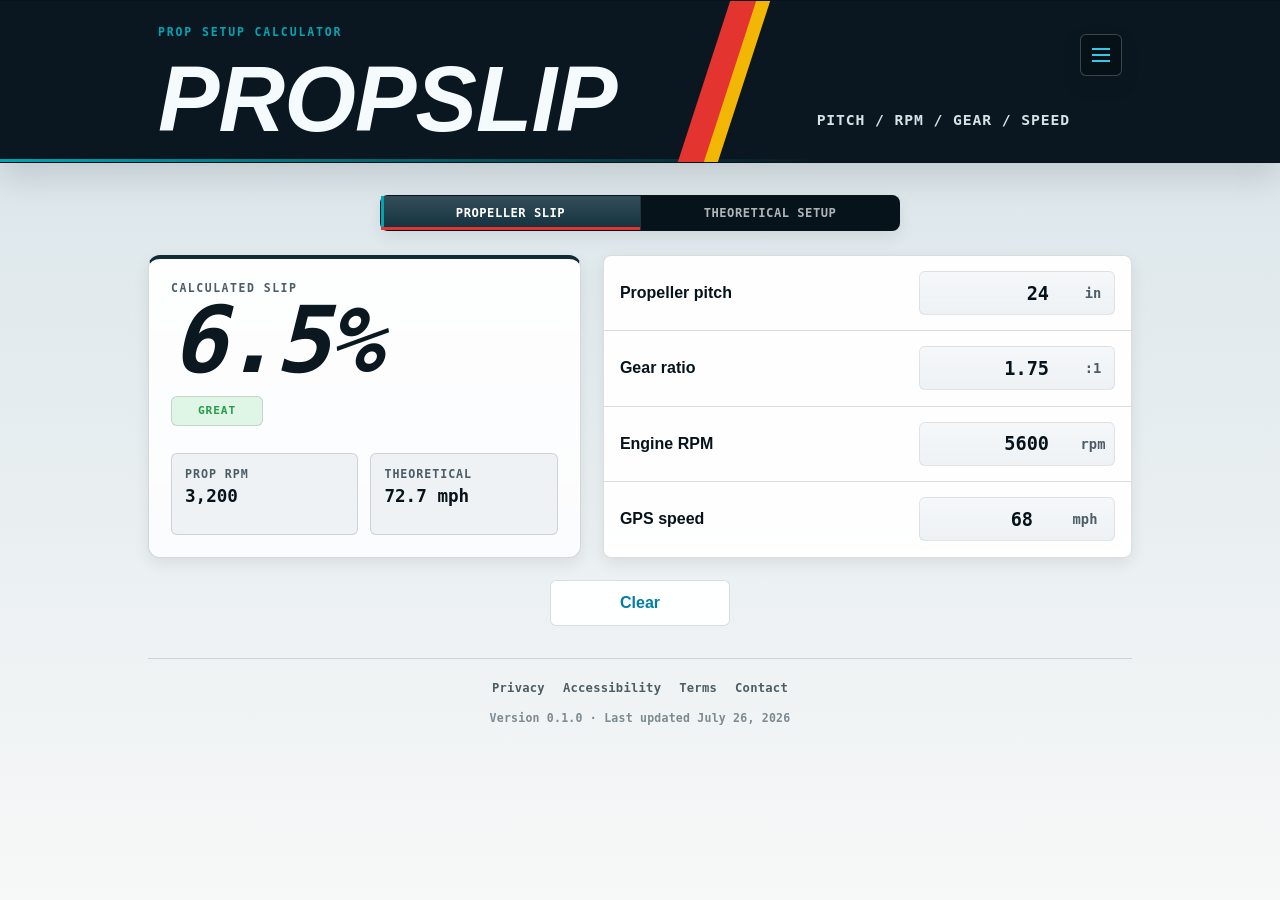
==== commit 01b31b0c: "Remove grid and refine UI typography" ====
--- a/public/index.html
+++ b/public/index.html
@@ -102,7 +102,6 @@
               <div class="field-row">
                 <div class="field-label">
                   <label for="gearRatio">Gear ratio</label>
-                  <span>Lower-unit ratio, such as 1.75:1.</span>
                 </div>
                 <div class="value-control">
                   <input id="gearRatio" name="gearRatio" type="number" inputmode="decimal" min="0.1" step="0.01" value="1.75" autocomplete="off">
@@ -123,7 +122,6 @@
               <div class="field-row">
                 <div class="field-label">
                   <label for="speed">GPS speed</label>
-                  <span>Use speed from the same run as RPM.</span>
                 </div>
                 <div class="value-control">
                   <input id="speed" name="speed" type="number" inputmode="decimal" min="0" step="0.1" value="68" autocomplete="off">
--- a/public/styles.css
+++ b/public/styles.css
@@ -4,8 +4,6 @@
         --app-top: #d7e3e8;
         --app-bottom: #f7f8f8;
         --page-fill: linear-gradient(180deg, var(--app-top), var(--app-bottom));
-        --grid-line: rgba(7, 19, 27, 0.022);
-        --grid-cross-line: rgba(7, 19, 27, 0.018);
         --label: #07131b;
         --secondary-label: #4d5d66;
         --tertiary-label: #7c8a91;
@@ -39,7 +37,7 @@
         --banner-inner: 1040px;
         --desktop-inner: 1040px;
         --display: Bahnschrift, "Aptos Display", "Segoe UI", -apple-system, BlinkMacSystemFont, sans-serif;
-        --sans: Inter, "Aptos", "Segoe UI Variable Text", "Segoe UI", -apple-system, BlinkMacSystemFont, sans-serif;
+        --sans: "Aptos", "Segoe UI Variable Text", "Segoe UI", -apple-system, BlinkMacSystemFont, "Helvetica Neue", Arial, sans-serif;
         --mono: "Cascadia Mono", "Roboto Mono", "SFMono-Regular", Consolas, monospace;
         font-family: var(--sans);
       }
@@ -50,8 +48,6 @@
         --app-top: #252526;
         --app-bottom: #1e1e1e;
         --page-fill: #1e1e1e;
-        --grid-line: rgba(255, 255, 255, 0.018);
-        --grid-cross-line: rgba(255, 255, 255, 0.012);
         --label: #d4d4d4;
         --secondary-label: #a9b0b5;
         --tertiary-label: #858b90;
@@ -99,11 +95,7 @@
         min-height: 100dvh;
         margin: 0;
         color: var(--label);
-        background:
-          linear-gradient(var(--grid-line) 1px, transparent 1px),
-          linear-gradient(90deg, var(--grid-cross-line) 1px, transparent 1px),
-          var(--page-fill);
-        background-size: 32px 32px, 32px 32px, auto;
+        background: var(--page-fill);
         -webkit-font-smoothing: antialiased;
         overflow-x: hidden;
       }
@@ -556,11 +548,10 @@
         color: var(--ios-accent);
         background: var(--group-bg);
         border: 1px solid var(--separator);
-        font-family: var(--mono);
+        font-family: var(--sans);
         font-size: 1rem;
-        font-weight: 820;
-        letter-spacing: 0.05em;
-        text-transform: uppercase;
+        font-weight: 760;
+        letter-spacing: 0;
         cursor: pointer;
       }
 
@@ -895,12 +886,11 @@
         color: var(--label);
         background: var(--ios-control-bg);
         box-shadow: inset 0 -2px 0 var(--ios-marine);
-        font-family: var(--mono);
-        font-size: 0.66rem;
-        font-weight: 860;
-        letter-spacing: 0.08em;
+        font-family: var(--sans);
+        font-size: 0.78rem;
+        font-weight: 760;
+        letter-spacing: 0;
         line-height: 1;
-        text-transform: uppercase;
         cursor: pointer;
       }
 
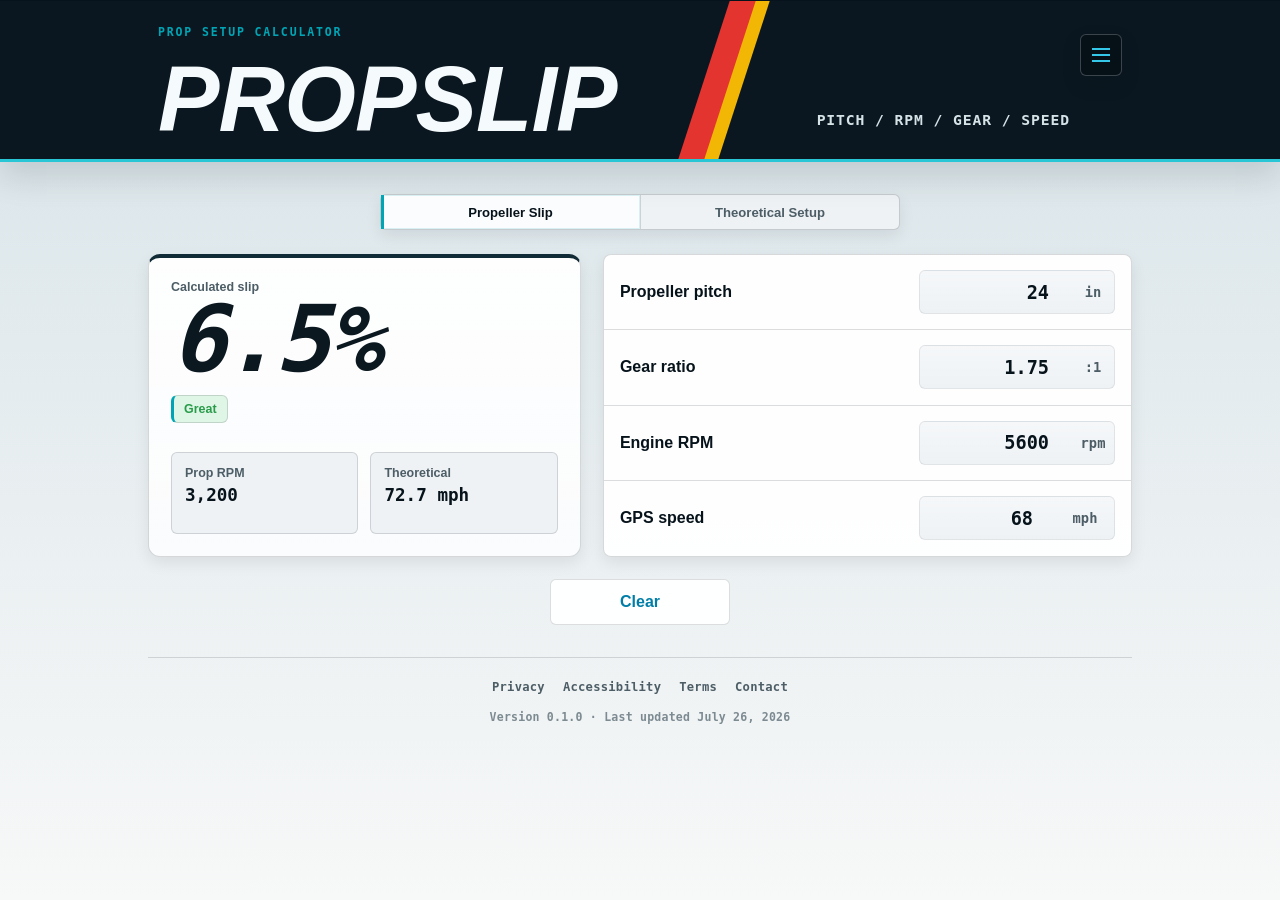
==== commit 6f8ab2af: "Update canonical URL for Cloudflare deployment" ====
--- a/public/index.html
+++ b/public/index.html
@@ -3,15 +3,15 @@
   <head>
     <meta charset="utf-8">
     <meta name="viewport" content="width=device-width, initial-scale=1, viewport-fit=cover">
-    <meta name="theme-color" content="#e9f7f7">
+    <meta name="theme-color" content="#0b1720">
     <meta name="description" content="PropSlip offers calculators for propeller slip, speed estimates, and propeller setup comparisons.">
-    <link rel="canonical" href="https://propslip.onrender.com/">
+    <link rel="canonical" href="https://propslip.wessholders.workers.dev/">
     <meta property="og:type" content="website">
     <meta property="og:site_name" content="PropSlip">
     <meta property="og:title" content="PropSlip Boating Calculators">
     <meta property="og:description" content="Calculate propeller slip, prop RPM, and theoretical setup speed from pitch, gear ratio, RPM, and GPS speed.">
-    <meta property="og:url" content="https://propslip.onrender.com/">
-    <meta property="og:image" content="https://propslip.onrender.com/og-image.png">
+    <meta property="og:url" content="https://propslip.wessholders.workers.dev/">
+    <meta property="og:image" content="https://propslip.wessholders.workers.dev/og-image.png">
     <meta property="og:image:type" content="image/png">
     <meta property="og:image:width" content="1200">
     <meta property="og:image:height" content="630">
@@ -19,7 +19,7 @@
     <meta name="twitter:card" content="summary_large_image">
     <meta name="twitter:title" content="PropSlip Boating Calculators">
     <meta name="twitter:description" content="Calculate propeller slip, prop RPM, and theoretical setup speed from pitch, gear ratio, RPM, and GPS speed.">
-    <meta name="twitter:image" content="https://propslip.onrender.com/og-image.png">
+    <meta name="twitter:image" content="https://propslip.wessholders.workers.dev/og-image.png">
     <title>PropSlip Boating Calculators</title>
     <link rel="icon" href="favicon.svg" type="image/svg+xml">
     <link rel="apple-touch-icon" sizes="180x180" href="apple-touch-icon-cleaver.png">
--- a/public/styles.css
+++ b/public/styles.css
@@ -15,6 +15,7 @@
         --ios-accent-pressed: #006a8d;
         --ios-marine: #00a5b5;
         --ios-marine-dark: #073746;
+        --header-divider: #29c6d6;
         --race-red: #e3342f;
         --race-yellow: #f2b705;
         --panel-ink: #0b1820;
@@ -30,6 +31,8 @@
         --sheet-backdrop: rgba(0, 0, 0, 0.34);
         --ios-shadow: 0 16px 30px rgba(7, 19, 27, 0.12);
         --ios-soft-shadow: 0 6px 16px rgba(7, 19, 27, 0.08);
+        --card-border: rgba(7, 19, 27, 0.16);
+        --card-shadow: var(--ios-soft-shadow);
         --radius-xl: 12px;
         --radius-lg: 8px;
         --radius-md: 6px;
@@ -44,36 +47,42 @@
 
       [data-theme="dark"] {
         color-scheme: dark;
-        --app-bg: #1e1e1e;
-        --app-top: #252526;
-        --app-bottom: #1e1e1e;
-        --page-fill: #1e1e1e;
-        --label: #d4d4d4;
-        --secondary-label: #a9b0b5;
-        --tertiary-label: #858b90;
-        --separator: rgba(255, 255, 255, 0.14);
-        --group-bg: #252526;
-        --ios-control-bg: #2d2d30;
-        --elevated-bg: #252526;
-        --ios-accent: #35c7e8;
-        --ios-accent-pressed: #64d2ff;
-        --ios-marine: #27d1c4;
+        --app-bg: #0d171d;
+        --app-top: #13232b;
+        --app-bottom: #0d171d;
+        --page-fill: linear-gradient(180deg, var(--app-top), var(--app-bottom));
+        --label: #edf6f7;
+        --secondary-label: #a8bbc2;
+        --tertiary-label: #748b94;
+        --separator: rgba(173, 211, 222, 0.16);
+        --group-bg: #13232b;
+        --ios-control-bg: #182b34;
+        --elevated-bg: #101d25;
+        --ios-accent: #4ccde1;
+        --ios-accent-pressed: #7ddff0;
+        --ios-marine: #31c4d1;
         --ios-marine-dark: #062f38;
-        --race-red: #ff5a52;
-        --race-yellow: #ffd166;
-        --panel-ink: #eaf6f7;
-        --panel-rail: #007acc;
-        --surface-sheen: rgba(255, 255, 255, 0.025);
-        --control-sheen: rgba(255, 255, 255, 0.035);
-        --tab-sheen: rgba(255, 255, 255, 0.04);
+        --header-divider: #5ee3ef;
+        --race-red: #ff625b;
+        --race-yellow: #ffd45f;
+        --panel-ink: #f3fbfc;
+        --panel-rail: #2b7482;
+        --surface-sheen: rgba(255, 255, 255, 0.04);
+        --control-sheen: rgba(255, 255, 255, 0.05);
+        --tab-sheen: rgba(255, 255, 255, 0.045);
         --header-sheen: rgba(255, 255, 255, 0.05);
-        --nav-rail: #1b1b1c;
-        --nav-active: #2d2d30;
+        --nav-rail: #07131b;
+        --nav-active: #17313d;
         --ios-success: #32d74b;
         --ios-danger: #ff453a;
-        --sheet-backdrop: rgba(0, 0, 0, 0.58);
-        --ios-shadow: 0 20px 48px rgba(0, 0, 0, 0.45);
-        --ios-soft-shadow: 0 8px 24px rgba(0, 0, 0, 0.28);
+        --sheet-backdrop: rgba(0, 0, 0, 0.62);
+        --ios-shadow: 0 20px 48px rgba(0, 0, 0, 0.38);
+        --ios-soft-shadow: 0 8px 24px rgba(0, 0, 0, 0.24);
+        --card-border: rgba(174, 221, 232, 0.22);
+        --card-shadow:
+          0 18px 34px rgba(0, 0, 0, 0.34),
+          inset 0 1px 0 rgba(255, 255, 255, 0.04),
+          inset 0 -1px 0 rgba(174, 221, 232, 0.08);
       }
 
       * {
@@ -142,6 +151,7 @@
         padding: 18px 0 17px;
         border: 1px solid rgba(7, 19, 27, 0.82);
         border-right: 0;
+        border-bottom: 0;
         border-left: 0;
         border-radius: 0;
         color: #f5fbfc;
@@ -166,7 +176,7 @@
         z-index: 0;
         top: -18px;
         right: 74px;
-        bottom: -17px;
+        bottom: -14px;
         width: 22px;
         background: var(--race-red);
         box-shadow: 12px 0 0 var(--race-yellow);
@@ -179,7 +189,7 @@
         position: absolute;
         inset: auto 0 0;
         height: 3px;
-        background: linear-gradient(90deg, var(--ios-marine), transparent 64%);
+        background: var(--header-divider);
       }
 
       .brand-lockup {
@@ -233,14 +243,14 @@
         overflow: hidden;
         min-height: 196px;
         padding: 18px 18px 19px;
-        border: 1px solid rgba(7, 19, 27, 0.16);
+        border: 1px solid var(--card-border);
         border-top: 4px solid var(--panel-rail);
         border-radius: var(--radius-xl);
         color: var(--label);
         background:
           linear-gradient(180deg, var(--surface-sheen), rgba(255, 255, 255, 0)),
           var(--elevated-bg);
-        box-shadow: var(--ios-soft-shadow);
+        box-shadow: var(--card-shadow);
       }
 
       .result-content {
@@ -265,11 +275,10 @@
       .metric-label {
         margin: 0;
         color: var(--secondary-label);
-        font-family: var(--mono);
-        font-size: 0.72rem;
-        font-weight: 820;
-        letter-spacing: 0.13em;
-        text-transform: uppercase;
+        font-family: var(--sans);
+        font-size: 0.78rem;
+        font-weight: 760;
+        letter-spacing: 0;
       }
 
       .slip-value {
@@ -297,19 +306,19 @@
         align-items: center;
         justify-content: center;
         align-self: center;
-        min-width: 92px;
-        height: 30px;
-        padding: 0 11px;
+        min-width: 0;
+        height: 28px;
+        padding: 0 10px;
         border: 1px solid var(--separator);
+        border-left: 3px solid var(--ios-marine);
         border-radius: var(--radius-md);
         color: var(--label);
         background: var(--ios-control-bg);
-        font-family: var(--mono);
-        font-size: 0.7rem;
-        font-weight: 850;
-        letter-spacing: 0.08em;
+        font-family: var(--sans);
+        font-size: 0.78rem;
+        font-weight: 720;
+        letter-spacing: 0;
         line-height: 1;
-        text-transform: uppercase;
       }
 
       .status-pill.good {
@@ -350,11 +359,10 @@
         display: block;
         margin-bottom: 5px;
         color: var(--secondary-label);
-        font-size: 0.73rem;
-        font-family: var(--mono);
-        font-weight: 760;
-        letter-spacing: 0.08em;
-        text-transform: uppercase;
+        font-size: 0.78rem;
+        font-family: var(--sans);
+        font-weight: 720;
+        letter-spacing: 0;
       }
 
       .mini-stat span {
@@ -400,11 +408,10 @@
       .section-title {
         margin: 0 0 10px 4px;
         color: var(--secondary-label);
-        font-family: var(--mono);
-        font-size: 0.72rem;
-        font-weight: 820;
-        letter-spacing: 0.13em;
-        text-transform: uppercase;
+        font-family: var(--sans);
+        font-size: 0.8rem;
+        font-weight: 760;
+        letter-spacing: 0;
       }
 
       .section-title.spaced {
@@ -417,10 +424,10 @@
 
       .group {
         overflow: hidden;
-        border: 1px solid var(--separator);
+        border: 1px solid var(--card-border);
         border-radius: var(--radius-lg);
         background: var(--group-bg);
-        box-shadow: var(--ios-soft-shadow);
+        box-shadow: var(--card-shadow);
       }
 
       .field-row {
@@ -780,11 +787,10 @@
       .document-sheet .info-item h3 {
         margin-bottom: 6px;
         color: var(--label);
-        font-family: var(--mono);
-        font-size: 0.76rem;
-        font-weight: 820;
-        letter-spacing: 0.07em;
-        text-transform: uppercase;
+        font-family: var(--sans);
+        font-size: 0.92rem;
+        font-weight: 780;
+        letter-spacing: 0;
       }
 
       .document-sheet .info-item p {
@@ -837,10 +843,9 @@
       .formula-title {
         margin: 0 0 9px;
         color: var(--secondary-label);
-        font-size: 0.78rem;
-        font-weight: 760;
-        letter-spacing: 0.04em;
-        text-transform: uppercase;
+        font-size: 0.86rem;
+        font-weight: 740;
+        letter-spacing: 0;
       }
 
       .settings-group {
@@ -881,11 +886,10 @@
         place-items: center;
         padding: 0 12px;
         border: 1px solid var(--separator);
-        border-left: 4px solid var(--ios-marine);
+        border-left: 3px solid var(--ios-marine);
         border-radius: var(--radius-md);
         color: var(--label);
         background: var(--ios-control-bg);
-        box-shadow: inset 0 -2px 0 var(--ios-marine);
         font-family: var(--sans);
         font-size: 0.78rem;
         font-weight: 760;
@@ -908,11 +912,11 @@
       }
 
       .compare-button:has(input:checked) {
-        border-color: rgba(245, 251, 252, 0.18);
-        border-left-color: var(--race-red);
-        color: #f5fbfc;
-        background: var(--nav-rail);
-        box-shadow: inset 0 -2px 0 var(--ios-marine), var(--ios-soft-shadow);
+        border-color: color-mix(in srgb, var(--ios-marine) 36%, var(--separator));
+        border-left-color: var(--ios-marine);
+        color: var(--label);
+        background: color-mix(in srgb, var(--ios-marine) 12%, var(--elevated-bg));
+        box-shadow: inset 0 0 0 1px color-mix(in srgb, var(--ios-marine) 14%, transparent);
       }
 
       .compare-button:has(input:focus-visible) {
@@ -980,8 +984,8 @@
         grid-template-columns: repeat(auto-fit, minmax(0, 1fr));
         gap: 0;
         padding: 0;
-        border-radius: var(--radius-lg);
-        background: var(--nav-rail);
+        border-radius: var(--radius-md);
+        background: var(--ios-control-bg);
       }
 
       .view-switcher {
@@ -997,13 +1001,12 @@
         padding: 0 10px;
         border: 0;
         border-radius: 0;
-        color: rgba(245, 251, 252, 0.7);
+        color: var(--secondary-label);
         background: transparent;
-        font-family: var(--mono);
-        font-size: 0.76rem;
-        font-weight: 820;
-        letter-spacing: 0.04em;
-        text-transform: uppercase;
+        font-family: var(--sans);
+        font-size: 0.82rem;
+        font-weight: 760;
+        letter-spacing: 0;
         cursor: pointer;
       }
 
@@ -1012,17 +1015,17 @@
       }
 
       .segment + .segment {
-        border-left: 1px solid rgba(245, 251, 252, 0.14);
+        border-left: 1px solid var(--separator);
       }
 
       .segment[aria-pressed="true"],
       .segment[aria-selected="true"] {
-        color: #ffffff;
+        color: var(--label);
         background:
           linear-gradient(90deg, var(--ios-marine) 0 3px, transparent 3px),
           linear-gradient(180deg, var(--tab-sheen), transparent),
-          var(--nav-active);
-        box-shadow: inset 0 -3px 0 var(--race-red);
+          var(--elevated-bg);
+        box-shadow: inset 0 0 0 1px color-mix(in srgb, var(--ios-marine) 14%, transparent);
       }
 
       .top-bar {
@@ -1176,7 +1179,7 @@
         .header-inner::after {
           top: -24px;
           right: clamp(300px, 36vw, 430px);
-          bottom: -22px;
+          bottom: -19px;
           width: 26px;
           box-shadow: 14px 0 0 var(--race-yellow);
         }
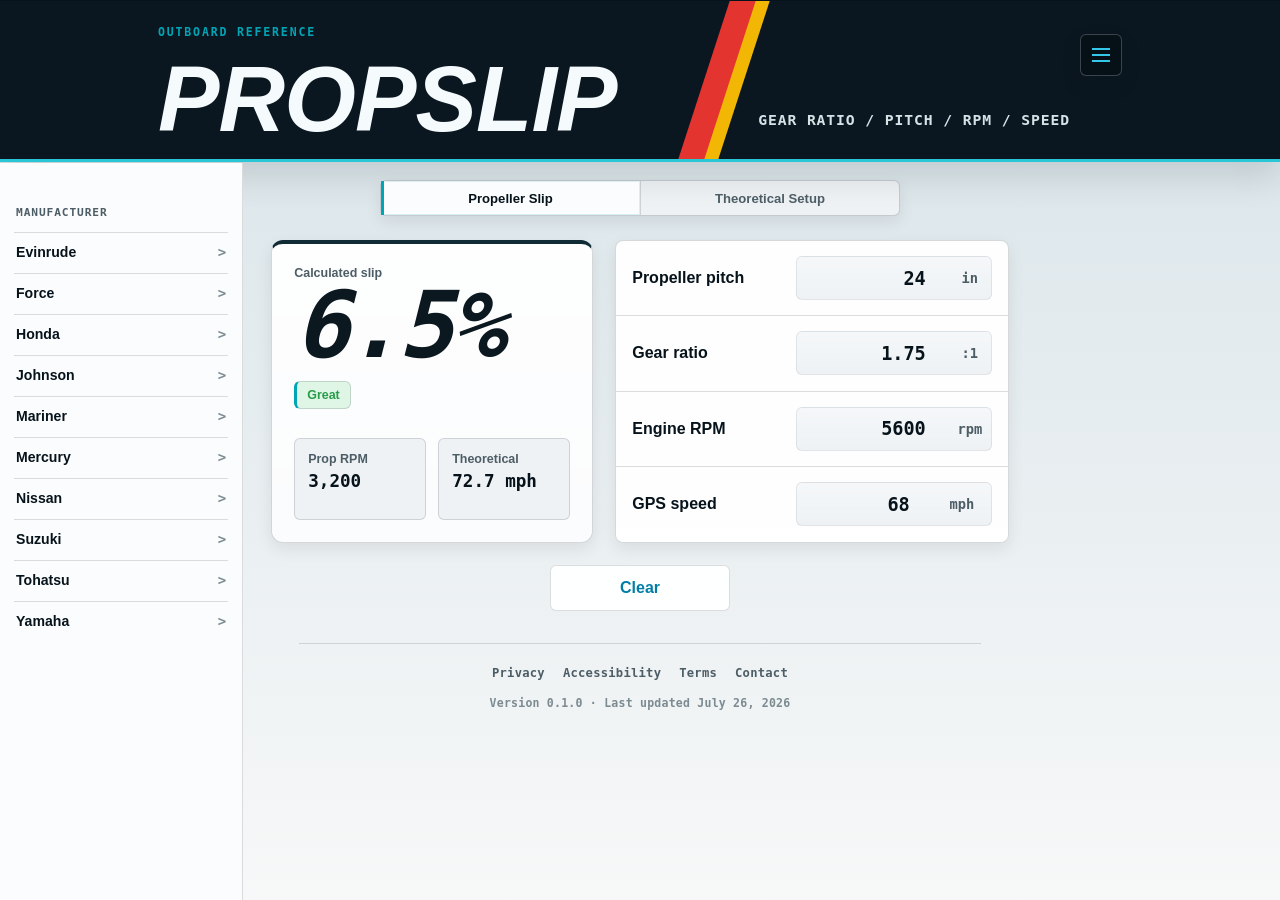
==== commit dbeb48c4: "Add sidebar gear ratio lookup" ====
--- a/public/index.html
+++ b/public/index.html
@@ -4,23 +4,23 @@
     <meta charset="utf-8">
     <meta name="viewport" content="width=device-width, initial-scale=1, viewport-fit=cover">
     <meta name="theme-color" content="#0b1720">
-    <meta name="description" content="PropSlip offers calculators for propeller slip, speed estimates, and propeller setup comparisons.">
-    <link rel="canonical" href="https://propslip.wessholders.workers.dev/">
+    <meta name="description" content="PropSlip offers outboard gear-ratio lookup, propeller slip, speed estimates, and propeller setup comparisons.">
+    <link rel="canonical" href="https://prop-slip.com/">
     <meta property="og:type" content="website">
     <meta property="og:site_name" content="PropSlip">
-    <meta property="og:title" content="PropSlip Boating Calculators">
-    <meta property="og:description" content="Calculate propeller slip, prop RPM, and theoretical setup speed from pitch, gear ratio, RPM, and GPS speed.">
-    <meta property="og:url" content="https://propslip.wessholders.workers.dev/">
-    <meta property="og:image" content="https://propslip.wessholders.workers.dev/og-image.png">
+    <meta property="og:title" content="PropSlip Outboard Gear Ratio Lookup">
+    <meta property="og:description" content="Look up outboard gear ratios by manufacturer, year, horsepower, and model.">
+    <meta property="og:url" content="https://prop-slip.com/">
+    <meta property="og:image" content="https://prop-slip.com/og-image.png">
     <meta property="og:image:type" content="image/png">
     <meta property="og:image:width" content="1200">
     <meta property="og:image:height" content="630">
     <meta property="og:image:alt" content="PropSlip boating calculator with classic raceboat stripe styling.">
     <meta name="twitter:card" content="summary_large_image">
-    <meta name="twitter:title" content="PropSlip Boating Calculators">
-    <meta name="twitter:description" content="Calculate propeller slip, prop RPM, and theoretical setup speed from pitch, gear ratio, RPM, and GPS speed.">
-    <meta name="twitter:image" content="https://propslip.wessholders.workers.dev/og-image.png">
-    <title>PropSlip Boating Calculators</title>
+    <meta name="twitter:title" content="PropSlip Outboard Gear Ratio Lookup">
+    <meta name="twitter:description" content="Look up outboard gear ratios by manufacturer, year, horsepower, and model.">
+    <meta name="twitter:image" content="https://prop-slip.com/og-image.png">
+    <title>PropSlip Outboard Gear Ratio Lookup</title>
     <link rel="icon" href="favicon.svg" type="image/svg+xml">
     <link rel="apple-touch-icon" sizes="180x180" href="apple-touch-icon-cleaver.png">
     <link rel="manifest" href="site.webmanifest">
@@ -41,15 +41,34 @@
     <header class="app-header">
       <div class="header-inner">
         <div class="brand-lockup">
-          <p class="brand-kicker">Prop setup calculator</p>
+          <p class="brand-kicker">Outboard reference</p>
           <h1 id="app-title">PropSlip</h1>
-          <p class="subtitle">Pitch / RPM / Gear / Speed</p>
+          <p class="subtitle">Gear Ratio / Pitch / RPM / Speed</p>
         </div>
       </div>
     </header>
 
     <main class="app" aria-labelledby="app-title">
-      <section class="stack" aria-label="Boating calculators">
+      <div class="app-layout">
+        <aside class="gear-dock" aria-labelledby="gearLookupTitle">
+          <button class="gear-mobile-toggle" type="button" id="gearMobileToggle" aria-expanded="false" aria-controls="gearLookupPanel">Click here for gear ratio reference</button>
+          <section class="gear-lookup" id="gearLookupPanel">
+            <div class="gear-path-wrap">
+              <h2 class="visually-hidden" id="gearLookupTitle">Gear ratio reference</h2>
+              <nav class="gear-path" id="gearPath" aria-label="Current gear ratio lookup path"></nav>
+            </div>
+            <div class="gear-panel" aria-live="polite" aria-atomic="false">
+              <div class="gear-panel-head">
+                <p class="section-title" id="gearLevelTitle">Manufacturer</p>
+              </div>
+              <div class="gear-list" id="gearList" role="list"></div>
+              <div class="gear-result" id="gearResult" hidden></div>
+              <p class="validation-message" id="gearMessage" aria-live="polite" hidden></p>
+            </div>
+          </section>
+        </aside>
+
+        <section class="stack calculator-column" aria-label="Boating calculators">
         <div class="segmented view-switcher" id="calculatorSwitcher" role="tablist" aria-label="Calculator selection">
           <button class="segment" type="button" id="slipTab" role="tab" data-view="slip" aria-selected="true" aria-controls="view-slip" aria-label="Propeller Slip">
             <span class="segment-full">Propeller Slip</span>
@@ -263,7 +282,8 @@
             </div>
           </form>
         </div>
-      </section>
+        </section>
+      </div>
     </main>
 
     <footer class="site-footer" aria-label="Site information">
@@ -516,6 +536,8 @@
     </dialog>
 
     <script src="calculators.js"></script>
+    <script src="gear-ratio-data.js"></script>
+    <script src="gear-ratio-lookup.js"></script>
     <script src="app.js"></script>
   </body>
 </html>
--- a/public/styles.css
+++ b/public/styles.css
@@ -38,7 +38,9 @@
         --radius-md: 6px;
         --tap: 46px;
         --banner-inner: 1040px;
-        --desktop-inner: 1040px;
+        --desktop-inner: 1220px;
+        --gear-sidebar-width: clamp(236px, 19vw, 288px);
+        --gear-sidebar-top: 164px;
         --display: Bahnschrift, "Aptos Display", "Segoe UI", -apple-system, BlinkMacSystemFont, sans-serif;
         --sans: "Aptos", "Segoe UI Variable Text", "Segoe UI", -apple-system, BlinkMacSystemFont, "Helvetica Neue", Arial, sans-serif;
         --mono: "Cascadia Mono", "Roboto Mono", "SFMono-Regular", Consolas, monospace;
@@ -93,6 +95,18 @@
         display: none !important;
       }
 
+      .visually-hidden {
+        position: absolute;
+        width: 1px;
+        height: 1px;
+        padding: 0;
+        margin: -1px;
+        overflow: hidden;
+        clip: rect(0 0 0 0);
+        white-space: nowrap;
+        border: 0;
+      }
+
       html {
         min-height: 100%;
         background: var(--app-bg);
@@ -236,6 +250,221 @@
       .stack {
         display: grid;
         gap: 16px;
+      }
+
+      .app-layout {
+        display: grid;
+        gap: 18px;
+      }
+
+      .calculator-column {
+        order: 2;
+      }
+
+      .gear-dock {
+        order: 1;
+        min-width: 0;
+        display: grid;
+        gap: 10px;
+      }
+
+      .gear-dock:not(.mobile-open) .gear-lookup {
+        display: none;
+      }
+
+      .gear-mobile-toggle {
+        width: 100%;
+        min-height: var(--tap);
+        border: 1px solid var(--separator);
+        border-left: 3px solid var(--ios-marine);
+        border-radius: var(--radius-md);
+        padding: 0 12px;
+        color: var(--ios-accent);
+        background: var(--group-bg);
+        font-size: 0.92rem;
+        font-weight: 760;
+        line-height: 1.25;
+        text-align: left;
+        cursor: pointer;
+      }
+
+      .gear-mobile-toggle::after {
+        content: ">";
+        float: right;
+        color: var(--tertiary-label);
+        font-family: var(--mono);
+        font-weight: 780;
+        transform: rotate(90deg);
+      }
+
+      .gear-dock.mobile-open .gear-mobile-toggle::after {
+        transform: rotate(-90deg);
+      }
+
+      .gear-lookup {
+        display: grid;
+        align-content: start;
+        gap: 10px;
+      }
+
+      .gear-path-wrap {
+        display: grid;
+        gap: 7px;
+        padding: 0 2px;
+      }
+
+      .gear-eyebrow {
+        margin: 0 0 0 4px;
+        color: var(--secondary-label);
+        font-family: var(--sans);
+        font-size: 0.8rem;
+        font-weight: 760;
+        letter-spacing: 0;
+      }
+
+      .gear-path {
+        min-height: 24px;
+        display: flex;
+        align-items: center;
+        gap: 5px;
+        flex-wrap: wrap;
+      }
+
+      .gear-path[hidden] {
+        display: none !important;
+      }
+
+      .gear-path-button {
+        min-height: 26px;
+        max-width: 100%;
+        border: 0;
+        border-radius: var(--radius-md);
+        padding: 2px 4px;
+        color: var(--ios-accent);
+        background: transparent;
+        font-size: 0.82rem;
+        font-weight: 760;
+        line-height: 1.25;
+        text-align: left;
+        cursor: pointer;
+        overflow-wrap: anywhere;
+      }
+
+      .gear-path-button:hover,
+      .gear-path-button:focus-visible {
+        color: var(--ios-accent-pressed);
+        background: color-mix(in srgb, var(--ios-accent) 9%, transparent);
+      }
+
+      .gear-path-separator {
+        color: var(--tertiary-label);
+        font-family: var(--mono);
+        font-size: 0.78rem;
+        font-weight: 780;
+      }
+
+      .gear-panel {
+        overflow: hidden;
+        border: 0;
+        border-radius: 0;
+        background: transparent;
+        box-shadow: none;
+      }
+
+      .gear-panel-head {
+        min-height: 44px;
+        display: flex;
+        align-items: center;
+        justify-content: space-between;
+        gap: 12px;
+        padding: 12px 2px 8px;
+        border-bottom: 1px solid var(--separator);
+      }
+
+      .gear-panel-head .section-title {
+        margin: 0;
+        color: var(--secondary-label);
+        font-family: var(--mono);
+        font-size: 0.7rem;
+        font-weight: 820;
+        letter-spacing: 0.08em;
+        text-transform: uppercase;
+      }
+
+      .gear-list {
+        max-height: min(54vh, 520px);
+        overflow-y: auto;
+        -webkit-overflow-scrolling: touch;
+      }
+
+      .gear-row-item + .gear-row-item {
+        border-top: 1px solid var(--separator);
+      }
+
+      .gear-row {
+        width: 100%;
+        min-height: 40px;
+        display: grid;
+        grid-template-columns: minmax(0, 1fr) auto;
+        align-items: center;
+        gap: 12px;
+        border: 0;
+        padding: 10px 2px;
+        color: var(--label);
+        background: transparent;
+        font-size: 0.88rem;
+        font-weight: 650;
+        line-height: 1.22;
+        text-align: left;
+        cursor: pointer;
+      }
+
+      .gear-row:hover,
+      .gear-row:focus-visible {
+        background: color-mix(in srgb, var(--ios-marine) 10%, transparent);
+      }
+
+      .gear-row-label {
+        min-width: 0;
+        overflow-wrap: anywhere;
+      }
+
+      .gear-row-indicator {
+        color: var(--tertiary-label);
+        font-family: var(--mono);
+        font-weight: 780;
+      }
+
+      .gear-result {
+        padding: 20px 2px 22px;
+      }
+
+      .ratio-list {
+        display: grid;
+        gap: 10px;
+      }
+
+      .ratio-value {
+        margin: 0;
+        color: var(--panel-ink);
+        font-family: var(--mono);
+        font-size: 0.98rem;
+        font-style: normal;
+        font-weight: 820;
+        font-variant-numeric: tabular-nums;
+        line-height: 1.22;
+        letter-spacing: 0;
+      }
+
+      .ratio-list.multiple .ratio-value {
+        font-size: 0.98rem;
+      }
+
+      .gear-result-note {
+        margin: 12px 0 0;
+        color: var(--secondary-label);
+        font-size: 0.8rem;
+        line-height: 1.38;
       }
 
       .result-card {
@@ -1156,13 +1385,58 @@
         }
 
         .app {
-          width: min(100%, var(--desktop-inner));
+          width: 100%;
           flex: 0 0 auto;
           min-height: auto;
-          padding: 28px 28px 22px;
+          padding: 14px 28px 22px;
+        }
+
+        .app-layout {
+          display: block;
+          width: min(760px, calc(100vw - (var(--gear-sidebar-width) * 2) - 56px));
+          margin: 0 auto;
+        }
+
+        .gear-dock {
+          position: fixed;
+          top: var(--gear-sidebar-top);
+          bottom: 0;
+          left: 0;
+          z-index: 4;
+          width: var(--gear-sidebar-width);
+          min-width: 0;
+          padding: 16px 14px max(16px, env(safe-area-inset-bottom));
+          border-right: 1px solid var(--separator);
+          background: var(--elevated-bg);
+          overflow-y: auto;
+          -webkit-overflow-scrolling: touch;
+        }
+
+        .gear-mobile-toggle {
+          display: none;
+        }
+
+        .gear-dock:not(.mobile-open) .gear-lookup {
+          display: grid;
+        }
+
+        .gear-list {
+          max-height: none;
+        }
+
+        .calculator-column {
+          width: 100%;
+          margin: 0;
+          order: 1;
+        }
+
+        .gear-dock {
+          order: 0;
         }
 
         .app-header {
+          width: 100%;
+          margin-left: 0;
           margin-bottom: 4px;
           padding: 24px 0 22px;
         }
@@ -1237,6 +1511,10 @@
           align-items: stretch;
         }
 
+        .calculator-column .view {
+          grid-template-columns: minmax(0, 1fr);
+        }
+
         .result-card {
           min-height: 292px;
           padding: 22px;
@@ -1349,7 +1627,7 @@
         }
 
         .site-footer {
-          width: min(100%, var(--desktop-inner));
+          width: min(760px, calc(100vw - (var(--gear-sidebar-width) * 2) - 56px));
           margin: 10px auto 0;
           padding: 0 28px 34px;
         }
@@ -1504,6 +1782,12 @@
         }
       }
 
+      @media (min-width: 1280px) {
+        .calculator-column #view-slip {
+          grid-template-columns: minmax(300px, 0.9fr) minmax(380px, 1.1fr);
+        }
+      }
+
       @media (max-width: 350px) {
         .app {
           padding-right: 10px;
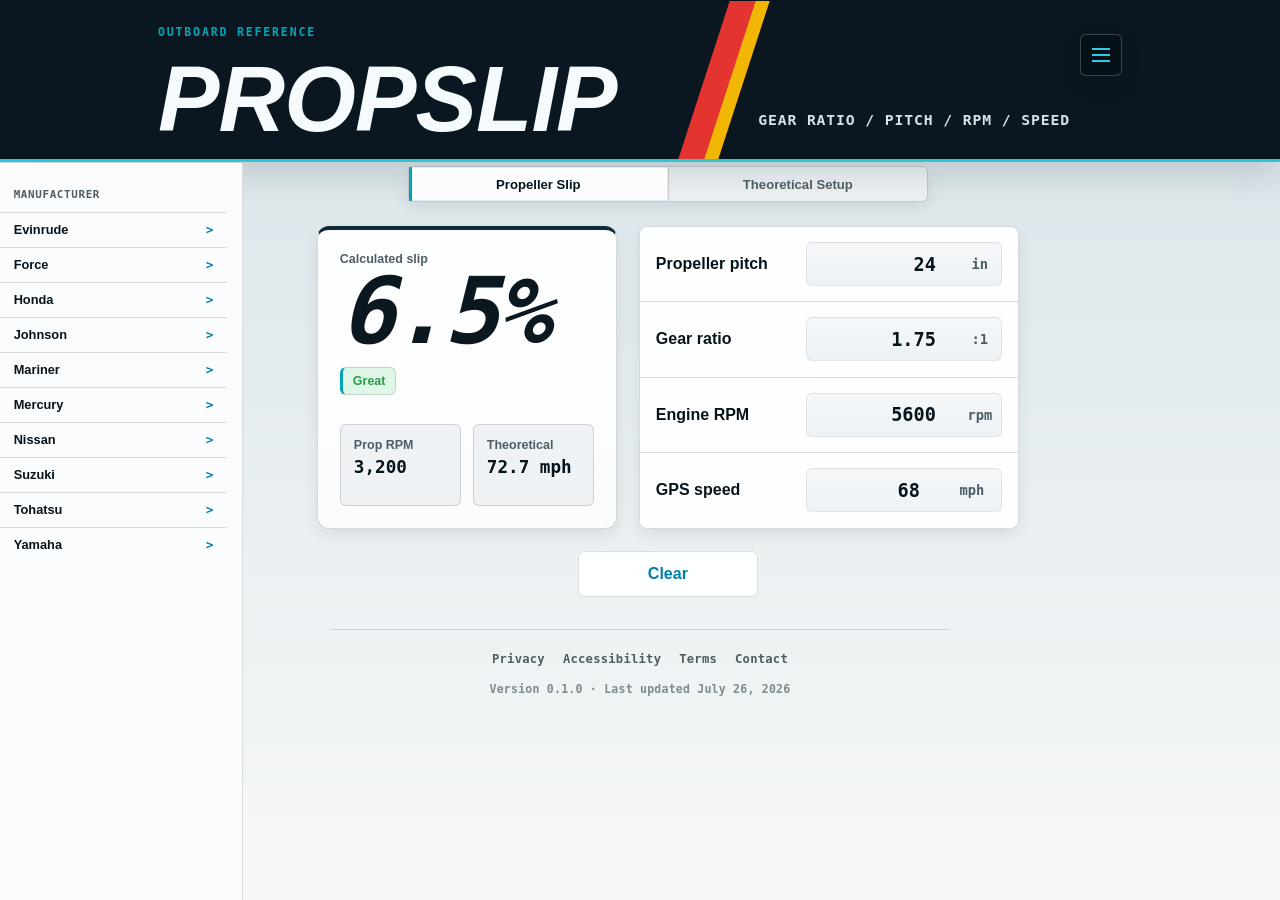
==== commit bddf4499: "Lazy load gear ratio reference data" ====
--- a/public/index.html
+++ b/public/index.html
@@ -51,7 +51,7 @@
     <main class="app" aria-labelledby="app-title">
       <div class="app-layout">
         <aside class="gear-dock" aria-labelledby="gearLookupTitle">
-          <button class="gear-mobile-toggle" type="button" id="gearMobileToggle" aria-expanded="false" aria-controls="gearLookupPanel">Click here for gear ratio reference</button>
+          <button class="gear-mobile-toggle" type="button" id="gearMobileToggle" aria-expanded="false" aria-controls="gearLookupPanel">Gear ratio reference</button>
           <section class="gear-lookup" id="gearLookupPanel">
             <div class="gear-path-wrap">
               <h2 class="visually-hidden" id="gearLookupTitle">Gear ratio reference</h2>
--- a/public/styles.css
+++ b/public/styles.css
@@ -39,8 +39,13 @@
         --tap: 46px;
         --banner-inner: 1040px;
         --desktop-inner: 1220px;
-        --gear-sidebar-width: clamp(236px, 19vw, 288px);
+        --gear-sidebar-width: 23%;
         --gear-sidebar-top: 164px;
+        --toc-gutter: 6%;
+        --toc-row-block: 3%;
+        --toc-font: 0.8rem;
+        --toc-meta-font: 0.68rem;
+        --toc-hover: color-mix(in srgb, var(--ios-marine) 8%, transparent);
         --display: Bahnschrift, "Aptos Display", "Segoe UI", -apple-system, BlinkMacSystemFont, sans-serif;
         --sans: "Aptos", "Segoe UI Variable Text", "Segoe UI", -apple-system, BlinkMacSystemFont, "Helvetica Neue", Arial, sans-serif;
         --mono: "Cascadia Mono", "Roboto Mono", "SFMono-Regular", Consolas, monospace;
@@ -276,11 +281,10 @@
         width: 100%;
         min-height: var(--tap);
         border: 1px solid var(--separator);
-        border-left: 3px solid var(--ios-marine);
         border-radius: var(--radius-md);
         padding: 0 12px;
-        color: var(--ios-accent);
-        background: var(--group-bg);
+        color: var(--label);
+        background: var(--elevated-bg);
         font-size: 0.92rem;
         font-weight: 760;
         line-height: 1.25;
@@ -291,7 +295,7 @@
       .gear-mobile-toggle::after {
         content: ">";
         float: right;
-        color: var(--tertiary-label);
+        color: var(--ios-accent);
         font-family: var(--mono);
         font-weight: 780;
         transform: rotate(90deg);
@@ -304,13 +308,18 @@
       .gear-lookup {
         display: grid;
         align-content: start;
-        gap: 10px;
+        gap: 0;
       }
 
       .gear-path-wrap {
         display: grid;
-        gap: 7px;
-        padding: 0 2px;
+        gap: 8px;
+        padding: 0 var(--toc-gutter) 10px;
+        border-bottom: 1px solid var(--separator);
+      }
+
+      .gear-path-wrap:has(.gear-path[hidden]) {
+        display: none;
       }
 
       .gear-eyebrow {
@@ -326,7 +335,7 @@
         min-height: 24px;
         display: flex;
         align-items: center;
-        gap: 5px;
+        gap: 6px;
         flex-wrap: wrap;
       }
 
@@ -339,10 +348,10 @@
         max-width: 100%;
         border: 0;
         border-radius: var(--radius-md);
-        padding: 2px 4px;
+        padding: 2px 0;
         color: var(--ios-accent);
         background: transparent;
-        font-size: 0.82rem;
+        font-size: var(--toc-font);
         font-weight: 760;
         line-height: 1.25;
         text-align: left;
@@ -353,7 +362,9 @@
       .gear-path-button:hover,
       .gear-path-button:focus-visible {
         color: var(--ios-accent-pressed);
-        background: color-mix(in srgb, var(--ios-accent) 9%, transparent);
+        background: transparent;
+        text-decoration: underline;
+        text-underline-offset: 3px;
       }
 
       .gear-path-separator {
@@ -372,12 +383,12 @@
       }
 
       .gear-panel-head {
-        min-height: 44px;
+        min-height: 38px;
         display: flex;
         align-items: center;
         justify-content: space-between;
         gap: 12px;
-        padding: 12px 2px 8px;
+        padding: 10px var(--toc-gutter) 8px;
         border-bottom: 1px solid var(--separator);
       }
 
@@ -385,16 +396,15 @@
         margin: 0;
         color: var(--secondary-label);
         font-family: var(--mono);
-        font-size: 0.7rem;
+        font-size: var(--toc-meta-font);
         font-weight: 820;
-        letter-spacing: 0.08em;
+        letter-spacing: 0.06em;
         text-transform: uppercase;
       }
 
       .gear-list {
-        max-height: min(54vh, 520px);
-        overflow-y: auto;
-        -webkit-overflow-scrolling: touch;
+        max-height: none;
+        overflow: visible;
       }
 
       .gear-row-item + .gear-row-item {
@@ -403,25 +413,25 @@
 
       .gear-row {
         width: 100%;
-        min-height: 40px;
+        min-height: 34px;
         display: grid;
         grid-template-columns: minmax(0, 1fr) auto;
         align-items: center;
-        gap: 12px;
+        gap: 8px;
         border: 0;
-        padding: 10px 2px;
+        padding: var(--toc-row-block) var(--toc-gutter);
         color: var(--label);
         background: transparent;
-        font-size: 0.88rem;
+        font-size: var(--toc-font);
         font-weight: 650;
-        line-height: 1.22;
+        line-height: 1.25;
         text-align: left;
         cursor: pointer;
       }
 
       .gear-row:hover,
       .gear-row:focus-visible {
-        background: color-mix(in srgb, var(--ios-marine) 10%, transparent);
+        background: var(--toc-hover);
       }
 
       .gear-row-label {
@@ -430,13 +440,14 @@
       }
 
       .gear-row-indicator {
-        color: var(--tertiary-label);
+        color: var(--ios-accent);
         font-family: var(--mono);
+        font-size: var(--toc-font);
         font-weight: 780;
       }
 
       .gear-result {
-        padding: 20px 2px 22px;
+        padding: 16px var(--toc-gutter) 20px;
       }
 
       .ratio-list {
@@ -448,7 +459,7 @@
         margin: 0;
         color: var(--panel-ink);
         font-family: var(--mono);
-        font-size: 0.98rem;
+        font-size: var(--toc-font);
         font-style: normal;
         font-weight: 820;
         font-variant-numeric: tabular-nums;
@@ -457,13 +468,13 @@
       }
 
       .ratio-list.multiple .ratio-value {
-        font-size: 0.98rem;
+        font-size: var(--toc-font);
       }
 
       .gear-result-note {
         margin: 12px 0 0;
         color: var(--secondary-label);
-        font-size: 0.8rem;
+        font-size: var(--toc-font);
         line-height: 1.38;
       }
 
@@ -1373,8 +1384,8 @@
       @media (min-width: 700px) {
         .app {
           min-height: auto;
-          padding-top: 42px;
-          padding-bottom: 42px;
+          padding-top: 24px;
+          padding-bottom: 36px;
         }
       }
 
@@ -1388,12 +1399,12 @@
           width: 100%;
           flex: 0 0 auto;
           min-height: auto;
-          padding: 14px 28px 22px;
+          padding: 0 28px 22px;
         }
 
         .app-layout {
           display: block;
-          width: min(760px, calc(100vw - (var(--gear-sidebar-width) * 2) - 56px));
+          width: min(52.8%, calc(100% - (var(--gear-sidebar-width) * 2) - 4%));
           margin: 0 auto;
         }
 
@@ -1405,11 +1416,12 @@
           z-index: 4;
           width: var(--gear-sidebar-width);
           min-width: 0;
-          padding: 16px 14px max(16px, env(safe-area-inset-bottom));
+          padding: 12px 0 max(16px, env(safe-area-inset-bottom));
           border-right: 1px solid var(--separator);
           background: var(--elevated-bg);
           overflow-y: auto;
           -webkit-overflow-scrolling: touch;
+          scrollbar-gutter: stable;
         }
 
         .gear-mobile-toggle {
@@ -1627,7 +1639,7 @@
         }
 
         .site-footer {
-          width: min(760px, calc(100vw - (var(--gear-sidebar-width) * 2) - 56px));
+          width: min(52.8%, calc(100% - (var(--gear-sidebar-width) * 2) - 4%));
           margin: 10px auto 0;
           padding: 0 28px 34px;
         }
@@ -1783,8 +1795,18 @@
       }
 
       @media (min-width: 1280px) {
+        :root {
+          --gear-sidebar-width: 19%;
+        }
+
         .calculator-column #view-slip {
           grid-template-columns: minmax(300px, 0.9fr) minmax(380px, 1.1fr);
+        }
+      }
+
+      @media (min-width: 1100px) and (max-width: 1279px) {
+        :root {
+          --gear-sidebar-width: 20%;
         }
       }
 
